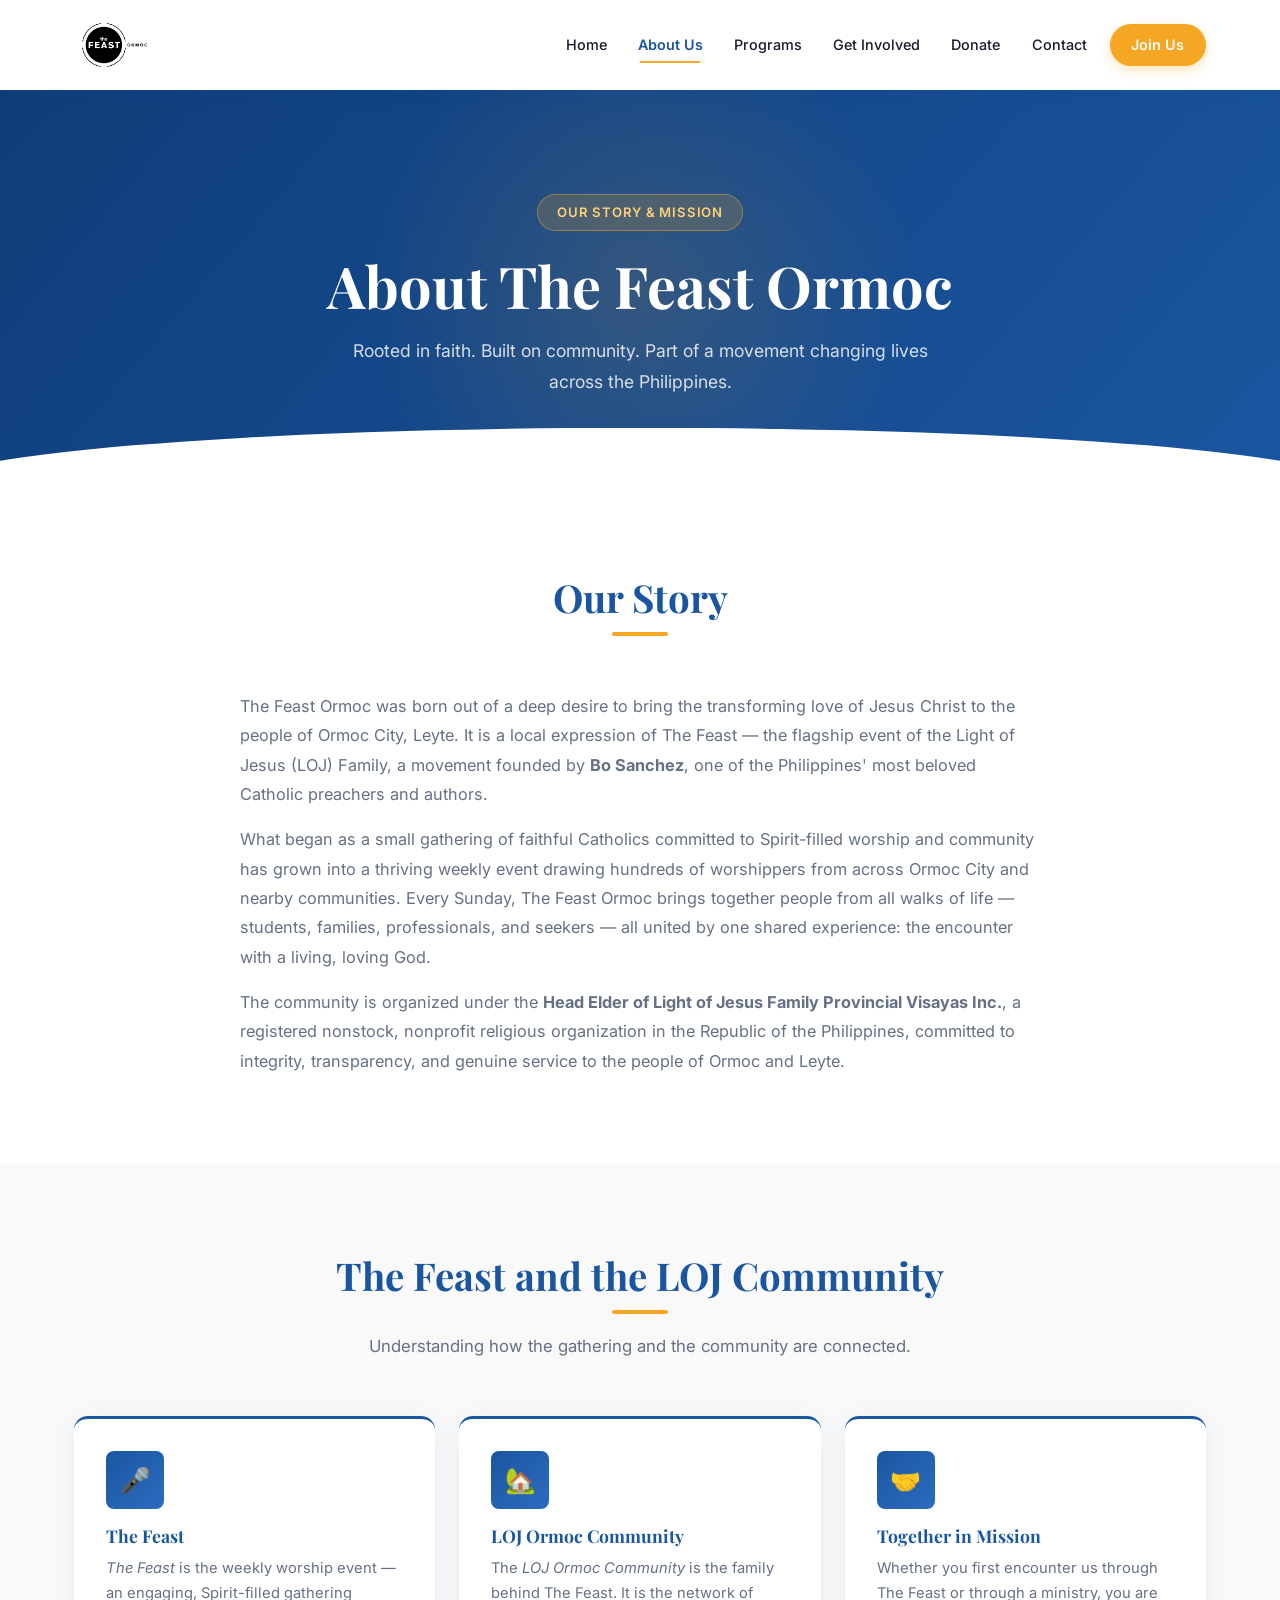
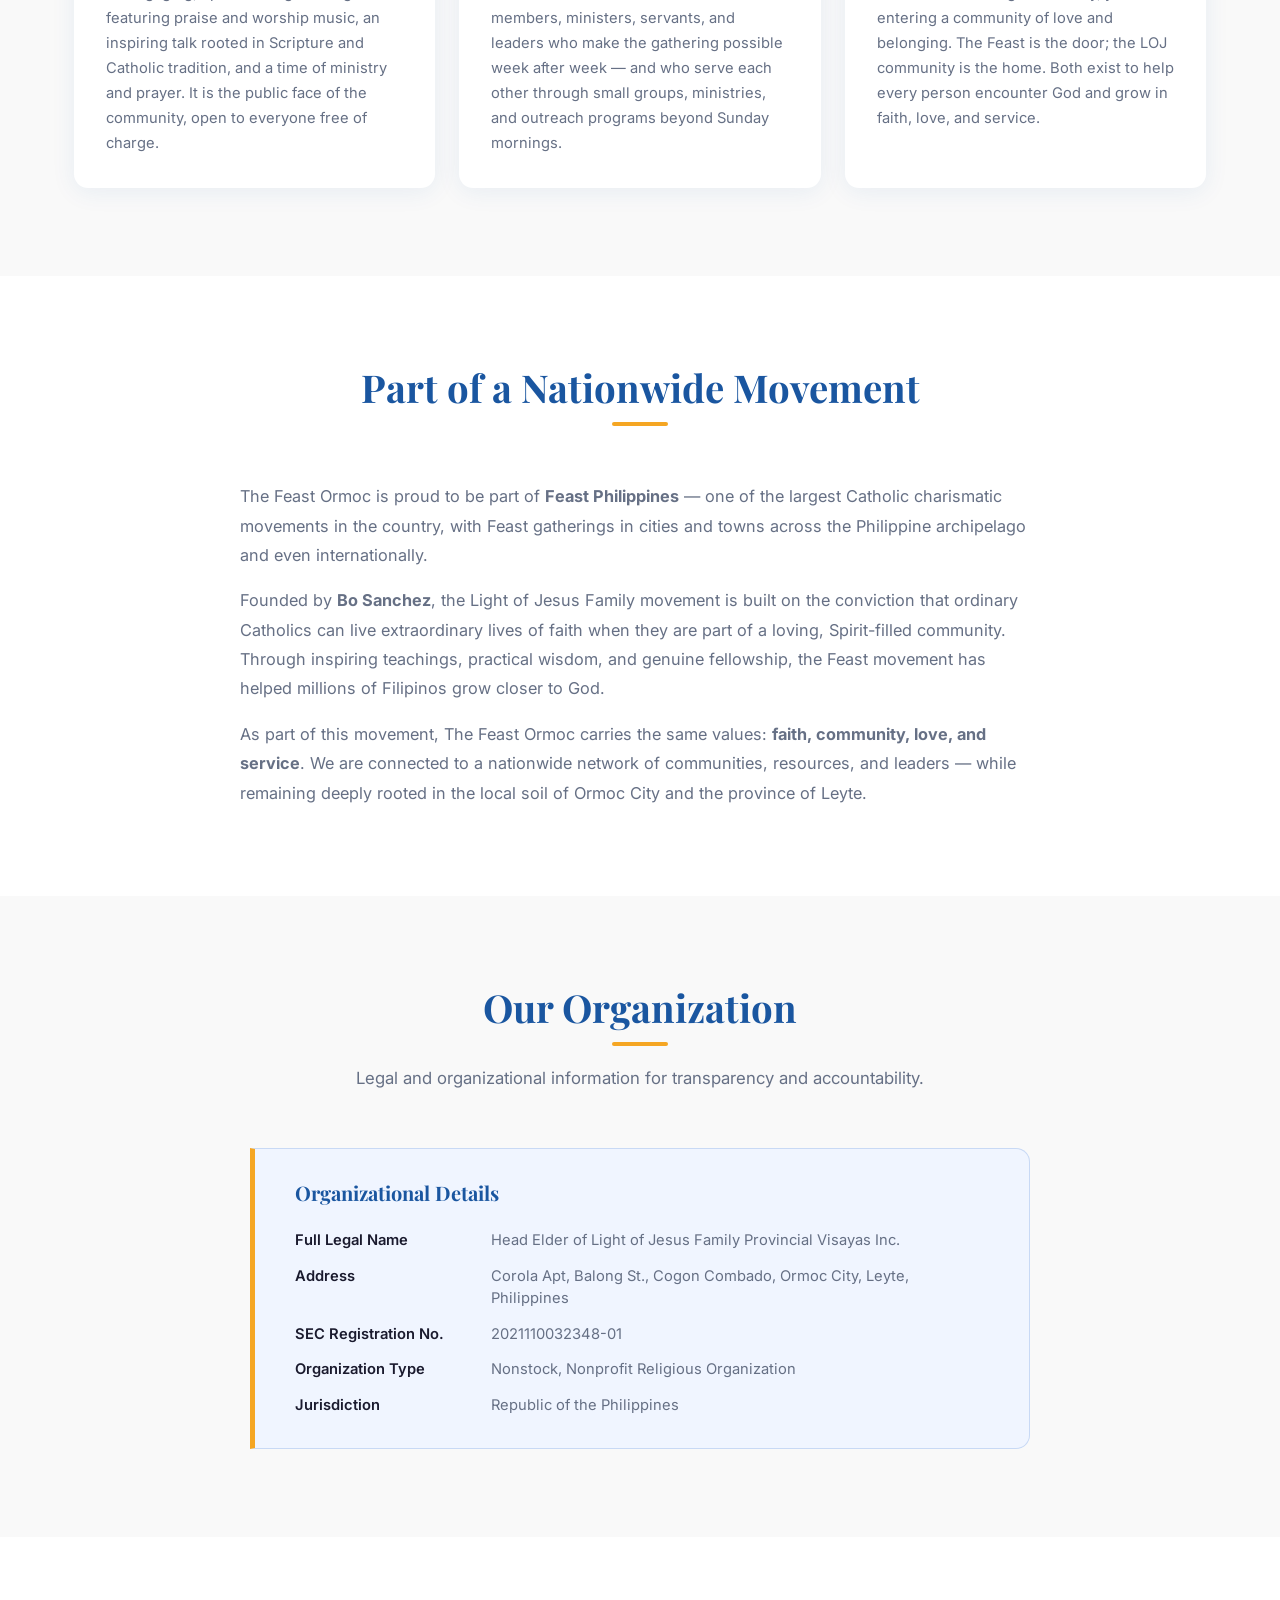
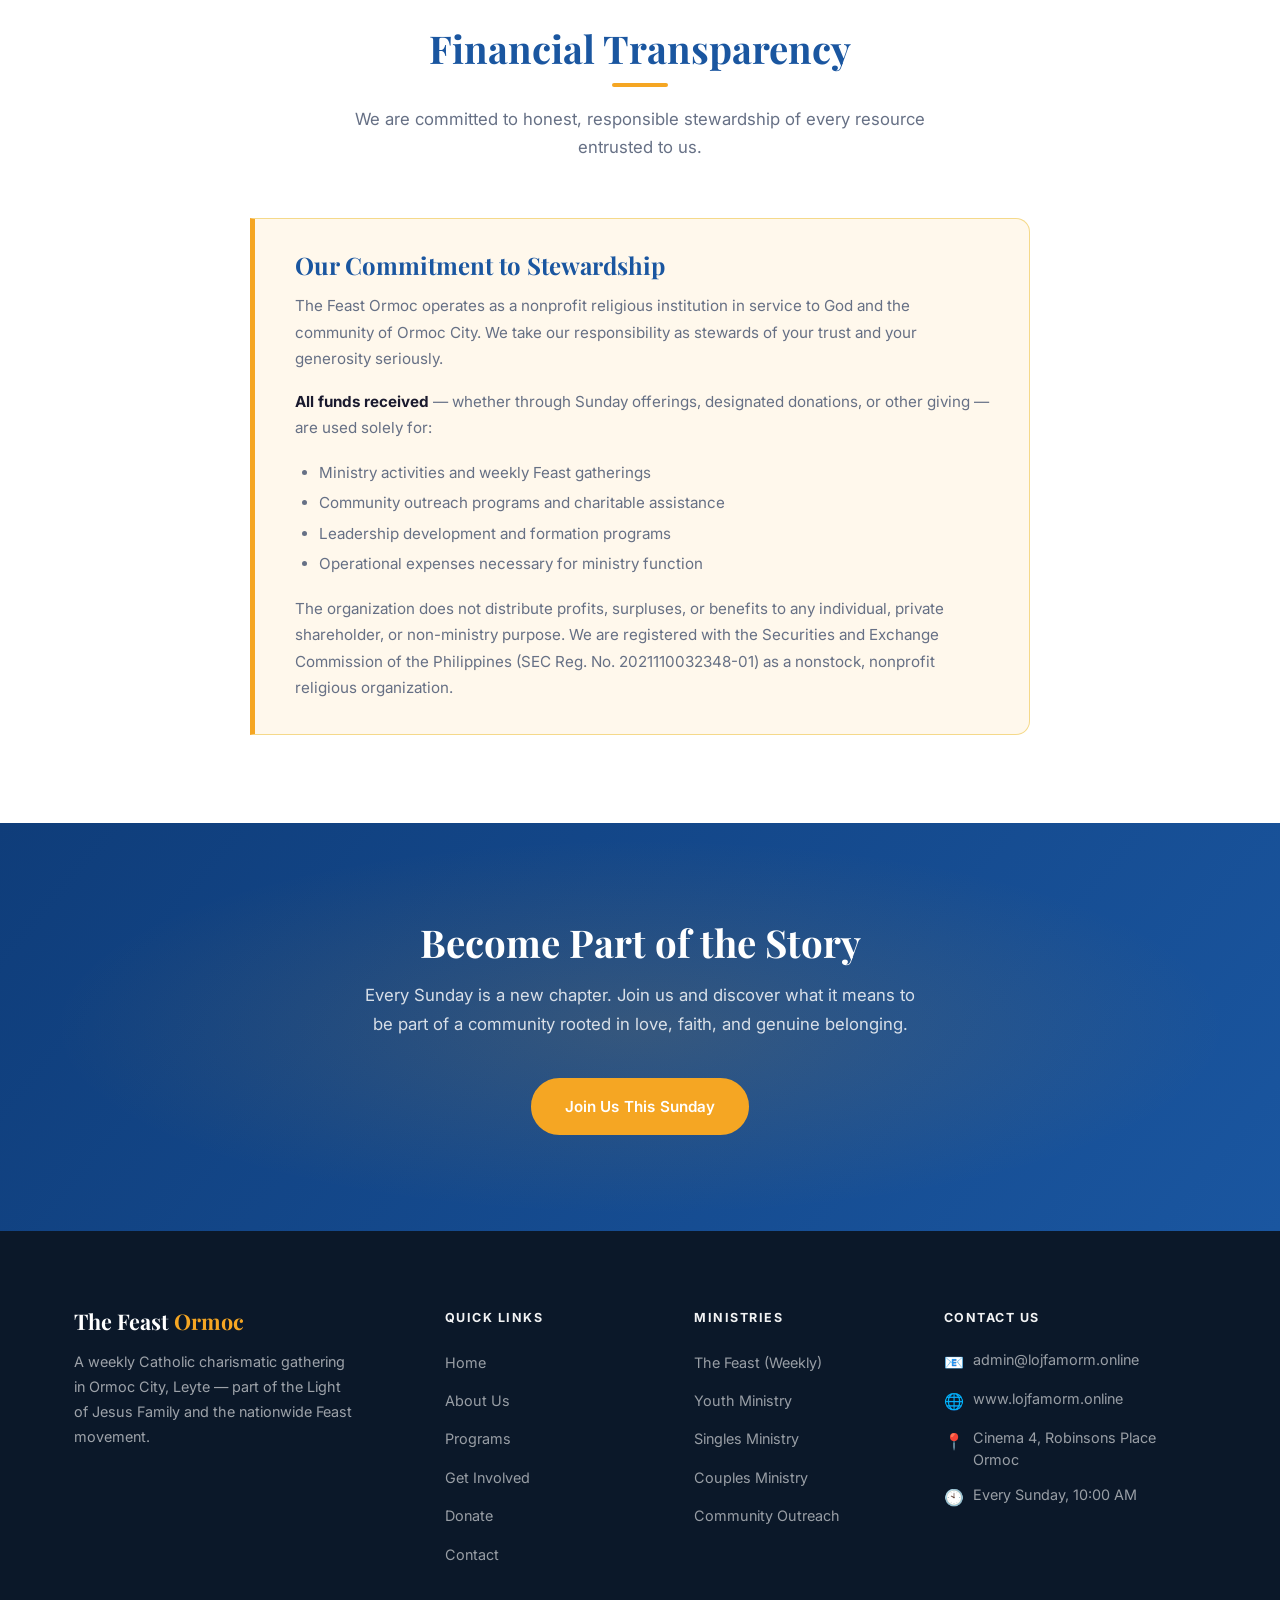
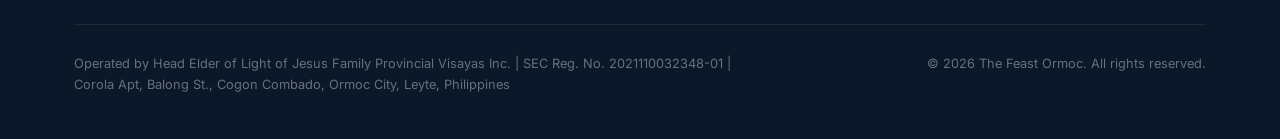
==== about.html @ ba779447 "Initial commit — The Feast Ormoc website Complete 6-page nonprofit website for The Feast Ormoc Catho" ====
<!DOCTYPE html>
<html lang="en">
<head>
  <meta charset="UTF-8" />
  <meta name="viewport" content="width=device-width, initial-scale=1.0" />
  <title>About Us — The Feast Ormoc</title>
  <meta name="description" content="Learn about The Feast Ormoc, its connection to the Light of Jesus Family, Bo Sanchez, and the nationwide Feast Philippines movement. Registered nonprofit religious organization." />
  <link rel="preconnect" href="https://fonts.googleapis.com" />
  <link rel="preconnect" href="https://fonts.gstatic.com" crossorigin />
  <link href="https://fonts.googleapis.com/css2?family=Inter:wght@400;500;600;700&family=Playfair+Display:ital,wght@0,700;0,800;1,700&display=swap" rel="stylesheet" />
  <link rel="stylesheet" href="styles.css" />
</head>
<body>

  <!-- ============================================================
       NAVIGATION
       ============================================================ -->
  <header class="navbar">
    <div class="container nav-inner">
      <a href="index.html" class="nav-logo"><img src="logo.png" alt="The Feast Ormoc" /></a>
      <nav class="nav-links" aria-label="Main navigation">
        <a href="index.html">Home</a>
        <a href="about.html" class="active" aria-current="page">About Us</a>
        <a href="programs.html">Programs</a>
        <a href="get-involved.html">Get Involved</a>
        <a href="donate.html">Donate</a>
        <a href="contact.html">Contact</a>
        <a href="contact.html" class="nav-cta">Join Us</a>
      </nav>
      <button class="hamburger" id="hamburger" aria-label="Toggle navigation menu" aria-expanded="false">
        <span></span><span></span><span></span>
      </button>
    </div>
    <div class="mobile-nav" id="mobileNav" aria-hidden="true">
      <a href="index.html">Home</a>
      <a href="about.html" class="active">About Us</a>
      <a href="programs.html">Programs</a>
      <a href="get-involved.html">Get Involved</a>
      <a href="donate.html">Donate</a>
      <a href="contact.html">Contact</a>
      <a href="contact.html" class="nav-cta">Join Us This Sunday</a>
    </div>
  </header>

  <!-- ============================================================
       PAGE HERO
       ============================================================ -->
  <section class="page-hero" aria-label="About Us banner">
    <div class="page-hero-decoration">
      <div class="page-hero-glow"></div>
    </div>
    <div class="page-hero-wave"></div>
    <div class="container">
      <div class="page-hero-content fade-in">
        <div class="hero-eyebrow">Our Story & Mission</div>
        <h1>About The Feast Ormoc</h1>
        <p>Rooted in faith. Built on community. Part of a movement changing lives across the Philippines.</p>
      </div>
    </div>
  </section>

  <!-- ============================================================
       OUR STORY
       ============================================================ -->
  <section class="section" id="story">
    <div class="container">
      <div class="section-title">
        <h2>Our Story</h2>
        <div class="title-bar"></div>
      </div>
      <div class="story-section fade-in">
        <p>
          The Feast Ormoc was born out of a deep desire to bring the transforming love of Jesus Christ to the people of Ormoc City, Leyte. It is a local expression of The Feast — the flagship event of the Light of Jesus (LOJ) Family, a movement founded by <strong>Bo Sanchez</strong>, one of the Philippines' most beloved Catholic preachers and authors.
        </p>
        <p>
          What began as a small gathering of faithful Catholics committed to Spirit-filled worship and community has grown into a thriving weekly event drawing hundreds of worshippers from across Ormoc City and nearby communities. Every Sunday, The Feast Ormoc brings together people from all walks of life — students, families, professionals, and seekers — all united by one shared experience: the encounter with a living, loving God.
        </p>
        <p>
          The community is organized under the <strong>Head Elder of Light of Jesus Family Provincial Visayas Inc.</strong>, a registered nonstock, nonprofit religious organization in the Republic of the Philippines, committed to integrity, transparency, and genuine service to the people of Ormoc and Leyte.
        </p>
      </div>
    </div>
  </section>

  <!-- ============================================================
       THE FEAST AND THE LOJ COMMUNITY
       ============================================================ -->
  <section class="section section-alt" id="loj">
    <div class="container">
      <div class="section-title">
        <h2>The Feast and the LOJ Community</h2>
        <div class="title-bar"></div>
        <p>Understanding how the gathering and the community are connected.</p>
      </div>

      <div class="movement-cards fade-in">
        <div class="movement-card">
          <div class="card-icon" style="margin-bottom: 1rem;">🎤</div>
          <h4>The Feast</h4>
          <p>
            <em>The Feast</em> is the weekly worship event — an engaging, Spirit-filled gathering featuring praise and worship music, an inspiring talk rooted in Scripture and Catholic tradition, and a time of ministry and prayer. It is the public face of the community, open to everyone free of charge.
          </p>
        </div>
        <div class="movement-card">
          <div class="card-icon" style="margin-bottom: 1rem;">🏡</div>
          <h4>LOJ Ormoc Community</h4>
          <p>
            The <em>LOJ Ormoc Community</em> is the family behind The Feast. It is the network of members, ministers, servants, and leaders who make the gathering possible week after week — and who serve each other through small groups, ministries, and outreach programs beyond Sunday mornings.
          </p>
        </div>
        <div class="movement-card">
          <div class="card-icon" style="margin-bottom: 1rem;">🤝</div>
          <h4>Together in Mission</h4>
          <p>
            Whether you first encounter us through The Feast or through a ministry, you are entering a community of love and belonging. The Feast is the door; the LOJ community is the home. Both exist to help every person encounter God and grow in faith, love, and service.
          </p>
        </div>
      </div>
    </div>
  </section>

  <!-- ============================================================
       PART OF A NATIONWIDE MOVEMENT
       ============================================================ -->
  <section class="section" id="movement">
    <div class="container">
      <div class="section-title">
        <h2>Part of a Nationwide Movement</h2>
        <div class="title-bar"></div>
      </div>
      <div class="story-section fade-in">
        <p>
          The Feast Ormoc is proud to be part of <strong>Feast Philippines</strong> — one of the largest Catholic charismatic movements in the country, with Feast gatherings in cities and towns across the Philippine archipelago and even internationally.
        </p>
        <p>
          Founded by <strong>Bo Sanchez</strong>, the Light of Jesus Family movement is built on the conviction that ordinary Catholics can live extraordinary lives of faith when they are part of a loving, Spirit-filled community. Through inspiring teachings, practical wisdom, and genuine fellowship, the Feast movement has helped millions of Filipinos grow closer to God.
        </p>
        <p>
          As part of this movement, The Feast Ormoc carries the same values: <strong>faith, community, love, and service</strong>. We are connected to a nationwide network of communities, resources, and leaders — while remaining deeply rooted in the local soil of Ormoc City and the province of Leyte.
        </p>
      </div>
    </div>
  </section>

  <!-- ============================================================
       OUR ORGANIZATION
       ============================================================ -->
  <section class="section section-alt" id="organization">
    <div class="container">
      <div class="section-title">
        <h2>Our Organization</h2>
        <div class="title-bar"></div>
        <p>Legal and organizational information for transparency and accountability.</p>
      </div>
      <div class="info-box fade-in" style="max-width: 780px; margin: 0 auto;">
        <h3>Organizational Details</h3>
        <dl>
          <div class="info-row">
            <dt>Full Legal Name</dt>
            <dd>Head Elder of Light of Jesus Family Provincial Visayas Inc.</dd>
          </div>
          <div class="info-row">
            <dt>Address</dt>
            <dd>Corola Apt, Balong St., Cogon Combado, Ormoc City, Leyte, Philippines</dd>
          </div>
          <div class="info-row">
            <dt>SEC Registration No.</dt>
            <dd>2021110032348-01</dd>
          </div>
          <div class="info-row">
            <dt>Organization Type</dt>
            <dd>Nonstock, Nonprofit Religious Organization</dd>
          </div>
          <div class="info-row">
            <dt>Jurisdiction</dt>
            <dd>Republic of the Philippines</dd>
          </div>
        </dl>
      </div>
    </div>
  </section>

  <!-- ============================================================
       FINANCIAL TRANSPARENCY
       ============================================================ -->
  <section class="section" id="transparency">
    <div class="container">
      <div class="section-title">
        <h2>Financial Transparency</h2>
        <div class="title-bar"></div>
        <p>We are committed to honest, responsible stewardship of every resource entrusted to us.</p>
      </div>
      <div class="transparency-box fade-in" style="max-width: 780px; margin: 0 auto;">
        <h3>Our Commitment to Stewardship</h3>
        <p>
          The Feast Ormoc operates as a nonprofit religious institution in service to God and the community of Ormoc City. We take our responsibility as stewards of your trust and your generosity seriously.
        </p>
        <p style="margin-top: 1rem;">
          <strong style="color: var(--text);">All funds received</strong> — whether through Sunday offerings, designated donations, or other giving — are used solely for:
        </p>
        <ul style="margin: 1rem 0 1rem 1.5rem; color: var(--text-light); font-size: 0.95rem; line-height: 2; list-style: disc;">
          <li>Ministry activities and weekly Feast gatherings</li>
          <li>Community outreach programs and charitable assistance</li>
          <li>Leadership development and formation programs</li>
          <li>Operational expenses necessary for ministry function</li>
        </ul>
        <p>
          The organization does not distribute profits, surpluses, or benefits to any individual, private shareholder, or non-ministry purpose. We are registered with the Securities and Exchange Commission of the Philippines (SEC Reg. No. 2021110032348-01) as a nonstock, nonprofit religious organization.
        </p>
      </div>
    </div>
  </section>

  <!-- ============================================================
       CTA BANNER
       ============================================================ -->
  <section class="cta-banner">
    <div class="container">
      <h2>Become Part of the Story</h2>
      <p>Every Sunday is a new chapter. Join us and discover what it means to be part of a community rooted in love, faith, and genuine belonging.</p>
      <a href="contact.html" class="btn btn-primary">Join Us This Sunday</a>
    </div>
  </section>

  <!-- ============================================================
       FOOTER
       ============================================================ -->
  <footer class="footer">
    <div class="container">
      <div class="footer-grid">

        <div class="footer-brand">
          <a href="index.html" class="nav-logo">The Feast <span>Ormoc</span></a>
          <p>A weekly Catholic charismatic gathering in Ormoc City, Leyte — part of the Light of Jesus Family and the nationwide Feast movement.</p>
        </div>

        <div class="footer-col">
          <h4>Quick Links</h4>
          <ul class="footer-links">
            <li><a href="index.html">Home</a></li>
            <li><a href="about.html">About Us</a></li>
            <li><a href="programs.html">Programs</a></li>
            <li><a href="get-involved.html">Get Involved</a></li>
            <li><a href="donate.html">Donate</a></li>
            <li><a href="contact.html">Contact</a></li>
          </ul>
        </div>

        <div class="footer-col">
          <h4>Ministries</h4>
          <ul class="footer-links">
            <li><a href="programs.html">The Feast (Weekly)</a></li>
            <li><a href="programs.html">Youth Ministry</a></li>
            <li><a href="programs.html">Singles Ministry</a></li>
            <li><a href="programs.html">Couples Ministry</a></li>
            <li><a href="programs.html">Community Outreach</a></li>
          </ul>
        </div>

        <div class="footer-col">
          <h4>Contact Us</h4>
          <div class="footer-contact-item">
            <span class="fc-icon">📧</span>
            <span>admin@lojfamorm.online</span>
          </div>
          <div class="footer-contact-item">
            <span class="fc-icon">🌐</span>
            <span>www.lojfamorm.online</span>
          </div>
          <div class="footer-contact-item">
            <span class="fc-icon">📍</span>
            <span>Cinema 4, Robinsons Place Ormoc</span>
          </div>
          <div class="footer-contact-item">
            <span class="fc-icon">🕙</span>
            <span>Every Sunday, 10:00 AM</span>
          </div>
        </div>

      </div>
      <div class="footer-bottom">
        <div class="footer-bottom-inner">
          <p class="footer-legal">
            Operated by Head Elder of Light of Jesus Family Provincial Visayas Inc. | SEC Reg. No. 2021110032348-01 | Corola Apt, Balong St., Cogon Combado, Ormoc City, Leyte, Philippines
          </p>
          <p>© 2026 The Feast Ormoc. All rights reserved.</p>
        </div>
      </div>
    </div>
  </footer>

  <script>
    const hamburger = document.getElementById('hamburger');
    const mobileNav = document.getElementById('mobileNav');
    hamburger.addEventListener('click', () => {
      const isOpen = mobileNav.classList.toggle('open');
      hamburger.classList.toggle('open');
      hamburger.setAttribute('aria-expanded', isOpen);
      mobileNav.setAttribute('aria-hidden', !isOpen);
    });
    mobileNav.querySelectorAll('a').forEach(link => {
      link.addEventListener('click', () => {
        mobileNav.classList.remove('open');
        hamburger.classList.remove('open');
        hamburger.setAttribute('aria-expanded', 'false');
        mobileNav.setAttribute('aria-hidden', 'true');
      });
    });
    const fadeEls = document.querySelectorAll('.fade-in');
    const observer = new IntersectionObserver((entries) => {
      entries.forEach(entry => {
        if (entry.isIntersecting) {
          entry.target.classList.add('visible');
          observer.unobserve(entry.target);
        }
      });
    }, { threshold: 0.12, rootMargin: '0px 0px -40px 0px' });
    fadeEls.forEach(el => observer.observe(el));
  </script>

</body>
</html>
---- styles.css ----
/* =====================================================
   THE FEAST ORMOC — styles.css
   Shared stylesheet for all pages
   ===================================================== */

/* ===========================
   ROOT VARIABLES
   =========================== */
:root {
  --primary:       #1a56a0;
  --primary-dark:  #0f3d7a;
  --primary-light: #2d6bbf;
  --accent:        #f5a623;
  --accent-dark:   #d4881a;
  --bg:            #ffffff;
  --bg-alt:        #f9f9f9;
  --text:          #1a1a2e;
  --text-light:    #667085;
  --border:        #e4e7ec;
  --shadow:        0 4px 24px rgba(26, 86, 160, 0.08);
  --shadow-lg:     0 12px 48px rgba(26, 86, 160, 0.13);
  --nav-height:    90px;
  --radius:        14px;
  --radius-sm:     8px;
  --transition:    all 0.3s cubic-bezier(0.4, 0, 0.2, 1);
}

/* ===========================
   RESET & BASE
   =========================== */
*, *::before, *::after {
  margin: 0;
  padding: 0;
  box-sizing: border-box;
}

html {
  scroll-behavior: smooth;
  font-size: 16px;
}

body {
  font-family: 'Inter', sans-serif;
  color: var(--text);
  background: var(--bg);
  line-height: 1.7;
  -webkit-font-smoothing: antialiased;
  -moz-osx-font-smoothing: grayscale;
}

img { max-width: 100%; height: auto; display: block; }
a   { color: inherit; text-decoration: none; }
ul  { list-style: none; }
button { cursor: pointer; }

/* ===========================
   TYPOGRAPHY
   =========================== */
h1, h2, h3, h4, h5 {
  font-family: 'Playfair Display', serif;
  line-height: 1.2;
  font-weight: 700;
}

h1 { font-size: clamp(2rem, 5vw, 3.6rem); }
h2 { font-size: clamp(1.6rem, 3vw, 2.5rem); }
h3 { font-size: clamp(1.15rem, 2vw, 1.5rem); }
h4 { font-size: 1.1rem; }

p { margin-bottom: 1rem; }
p:last-child { margin-bottom: 0; }

/* ===========================
   LAYOUT UTILITIES
   =========================== */
.container {
  max-width: 1180px;
  margin: 0 auto;
  padding: 0 1.5rem;
}

.section {
  padding: 5.5rem 0;
}

.section-alt {
  background: var(--bg-alt);
}

.section-title {
  text-align: center;
  margin-bottom: 3.5rem;
}

.section-title h2 {
  color: var(--primary);
  margin-bottom: 0.6rem;
}

.section-title .title-bar {
  width: 56px;
  height: 4px;
  background: var(--accent);
  border-radius: 2px;
  margin: 0.75rem auto 1.1rem;
}

.section-title p {
  color: var(--text-light);
  max-width: 580px;
  margin: 0 auto;
  font-size: 1.05rem;
}

/* ===========================
   BUTTONS
   =========================== */
.btn {
  display: inline-flex;
  align-items: center;
  gap: 0.5rem;
  padding: 0.85rem 2rem;
  border-radius: 50px;
  font-family: 'Inter', sans-serif;
  font-size: 0.95rem;
  font-weight: 600;
  cursor: pointer;
  transition: var(--transition);
  border: 2px solid transparent;
  text-decoration: none;
  letter-spacing: 0.01em;
}

.btn-primary {
  background: var(--accent);
  color: #fff;
  border-color: var(--accent);
}
.btn-primary:hover {
  background: var(--accent-dark);
  border-color: var(--accent-dark);
  transform: translateY(-2px);
  box-shadow: 0 8px 24px rgba(245, 166, 35, 0.38);
}

.btn-outline {
  background: transparent;
  color: #fff;
  border-color: rgba(255, 255, 255, 0.75);
}
.btn-outline:hover {
  background: #fff;
  color: var(--primary);
  border-color: #fff;
  transform: translateY(-2px);
  box-shadow: 0 8px 24px rgba(255, 255, 255, 0.25);
}

.btn-secondary {
  background: var(--primary);
  color: #fff;
  border-color: var(--primary);
}
.btn-secondary:hover {
  background: var(--primary-dark);
  border-color: var(--primary-dark);
  transform: translateY(-2px);
  box-shadow: 0 8px 24px rgba(26, 86, 160, 0.35);
}

.btn-outline-primary {
  background: transparent;
  color: var(--primary);
  border-color: var(--primary);
}
.btn-outline-primary:hover {
  background: var(--primary);
  color: #fff;
  transform: translateY(-2px);
  box-shadow: 0 8px 24px rgba(26, 86, 160, 0.25);
}

/* ===========================
   FADE-IN ANIMATION
   =========================== */
.fade-in {
  opacity: 0;
  transform: translateY(28px);
  transition: opacity 0.7s ease, transform 0.7s ease;
}
.fade-in.visible {
  opacity: 1;
  transform: translateY(0);
}
.fade-in-delay-1 { transition-delay: 0.1s; }
.fade-in-delay-2 { transition-delay: 0.2s; }
.fade-in-delay-3 { transition-delay: 0.3s; }
.fade-in-delay-4 { transition-delay: 0.4s; }

/* ===========================
   NAVIGATION
   =========================== */
.navbar {
  position: sticky;
  top: 0;
  z-index: 1000;
  background: rgba(255, 255, 255, 0.97);
  backdrop-filter: blur(12px);
  -webkit-backdrop-filter: blur(12px);
  box-shadow: 0 2px 16px rgba(26, 86, 160, 0.08);
  height: var(--nav-height);
}

.nav-inner {
  display: flex;
  align-items: center;
  justify-content: space-between;
  height: 100%;
}

.nav-logo {
  font-family: 'Playfair Display', serif;
  font-size: 1.25rem;
  font-weight: 700;
  color: var(--primary);
  text-decoration: none;
  flex-shrink: 0;
  line-height: 1;
  display: flex;
  align-items: center;
  gap: 0.6rem;
}
.nav-logo img {
  height: 78px;
  width: auto;
  display: block;
  object-fit: contain;
}
.nav-logo span {
  color: var(--accent);
}

.nav-links {
  display: flex;
  align-items: center;
  gap: 0.15rem;
}

.nav-links a {
  padding: 0.5rem 0.9rem;
  border-radius: 6px;
  font-size: 0.9rem;
  font-weight: 500;
  color: var(--text);
  transition: var(--transition);
  position: relative;
  white-space: nowrap;
}

.nav-links a::after {
  content: '';
  position: absolute;
  bottom: 2px;
  left: 50%;
  transform: translateX(-50%);
  width: 0;
  height: 2px;
  background: var(--accent);
  border-radius: 2px;
  transition: width 0.3s ease;
}

.nav-links a:hover { color: var(--primary); }
.nav-links a:hover::after,
.nav-links a.active::after { width: 65%; }
.nav-links a.active { color: var(--primary); font-weight: 600; }

.nav-cta {
  background: var(--accent) !important;
  color: #fff !important;
  padding: 0.55rem 1.35rem !important;
  border-radius: 50px !important;
  font-weight: 600 !important;
  margin-left: 0.4rem;
  box-shadow: 0 4px 12px rgba(245, 166, 35, 0.3);
}
.nav-cta:hover {
  background: var(--accent-dark) !important;
  box-shadow: 0 6px 20px rgba(245, 166, 35, 0.4) !important;
  transform: translateY(-1px) !important;
}
.nav-cta::after { display: none !important; }

/* Hamburger */
.hamburger {
  display: none;
  flex-direction: column;
  gap: 5px;
  background: none;
  border: none;
  padding: 6px;
  border-radius: 6px;
  transition: var(--transition);
}
.hamburger:hover { background: var(--bg-alt); }
.hamburger span {
  display: block;
  width: 24px;
  height: 2px;
  background: var(--primary);
  border-radius: 2px;
  transition: var(--transition);
}
.hamburger.open span:nth-child(1) { transform: translateY(7px) rotate(45deg); }
.hamburger.open span:nth-child(2) { opacity: 0; transform: scaleX(0); }
.hamburger.open span:nth-child(3) { transform: translateY(-7px) rotate(-45deg); }

/* Mobile nav */
.mobile-nav {
  display: none;
  flex-direction: column;
  background: var(--bg);
  border-top: 1px solid var(--border);
  padding: 1rem 1.5rem 1.5rem;
  position: absolute;
  top: var(--nav-height);
  left: 0;
  right: 0;
  box-shadow: 0 12px 32px rgba(26, 86, 160, 0.1);
  animation: slideDown 0.25s ease;
}
.mobile-nav.open { display: flex; }
@keyframes slideDown {
  from { opacity: 0; transform: translateY(-8px); }
  to   { opacity: 1; transform: translateY(0); }
}

.mobile-nav a {
  padding: 0.8rem 0;
  border-bottom: 1px solid var(--border);
  font-weight: 500;
  color: var(--text);
  transition: color 0.2s;
  font-size: 0.95rem;
}
.mobile-nav a:last-of-type { border-bottom: none; }
.mobile-nav a:hover,
.mobile-nav a.active { color: var(--primary); }
.mobile-nav .nav-cta {
  margin-top: 1rem;
  text-align: center;
  background: var(--accent) !important;
  color: #fff !important;
  padding: 0.8rem 1.5rem !important;
  border-radius: 50px !important;
  border-bottom: none !important;
  display: block;
  box-shadow: 0 4px 12px rgba(245, 166, 35, 0.3);
}

/* ===========================
   HERO — HOME
   =========================== */
.hero {
  position: relative;
  min-height: 92vh;
  display: flex;
  align-items: center;
  background: url('images/heroimage.jpg') center center / cover no-repeat;
  overflow: hidden;
}

.hero::after {
  content: '';
  position: absolute;
  inset: 0;
  background: linear-gradient(130deg, rgba(15, 61, 122, 0.82) 0%, rgba(26, 86, 160, 0.72) 55%, rgba(30, 111, 196, 0.65) 100%);
  pointer-events: none;
}

.hero-decoration {
  position: absolute;
  inset: 0;
  z-index: 1;
  overflow: hidden;
  pointer-events: none;
}

.hero-circle {
  position: absolute;
  border-radius: 50%;
  border: 1px solid rgba(255, 255, 255, 0.06);
}
.hero-circle-1 {
  width: 600px; height: 600px;
  top: -200px; right: -100px;
}
.hero-circle-2 {
  width: 380px; height: 380px;
  bottom: -80px; left: -60px;
}
.hero-glow {
  position: absolute;
  width: 500px; height: 500px;
  border-radius: 50%;
  background: radial-gradient(circle, rgba(245, 166, 35, 0.18) 0%, transparent 70%);
  top: 50%; left: 20%;
  transform: translate(-50%, -50%);
}

.hero-wave {
  position: absolute;
  bottom: -2px;
  left: 0; right: 0;
  height: 80px;
  background: var(--bg);
  clip-path: ellipse(56% 100% at 50% 100%);
}

.hero-content {
  position: relative;
  z-index: 2;
  max-width: 780px;
  color: #fff;
  padding: 2rem 0;
}

.hero-eyebrow {
  display: inline-flex;
  align-items: center;
  gap: 0.5rem;
  background: rgba(245, 166, 35, 0.18);
  border: 1px solid rgba(245, 166, 35, 0.45);
  color: #ffd17a;
  padding: 0.4rem 1.2rem;
  border-radius: 50px;
  font-size: 0.82rem;
  font-weight: 600;
  letter-spacing: 0.06em;
  text-transform: uppercase;
  margin-bottom: 1.5rem;
}

.hero h1 {
  color: #fff;
  margin-bottom: 1.25rem;
  text-shadow: 0 2px 30px rgba(0, 0, 0, 0.2);
}

.hero .hero-sub {
  font-size: clamp(1rem, 2vw, 1.18rem);
  color: rgba(255, 255, 255, 0.85);
  max-width: 560px;
  margin-bottom: 2.5rem;
  line-height: 1.75;
}

.hero-buttons {
  display: flex;
  flex-wrap: wrap;
  gap: 1rem;
}

/* ===========================
   PAGE HERO — INNER PAGES
   =========================== */
.page-hero {
  position: relative;
  padding: 6.5rem 0 5.5rem;
  background: linear-gradient(130deg, var(--primary-dark) 0%, var(--primary) 100%);
  overflow: hidden;
  text-align: center;
}

.page-hero-decoration {
  position: absolute;
  inset: 0;
  pointer-events: none;
}
.page-hero-glow {
  position: absolute;
  width: 600px; height: 600px;
  border-radius: 50%;
  background: radial-gradient(circle, rgba(245, 166, 35, 0.14) 0%, transparent 65%);
  top: 50%; left: 50%;
  transform: translate(-50%, -50%);
}

.page-hero-wave {
  position: absolute;
  bottom: -2px; left: 0; right: 0;
  height: 60px;
  background: var(--bg);
  clip-path: ellipse(56% 100% at 50% 100%);
}

.page-hero-content {
  position: relative;
  z-index: 1;
  color: #fff;
}

.page-hero-content .hero-eyebrow {
  margin-bottom: 1.25rem;
}

.page-hero-content h1 {
  color: #fff;
  margin-bottom: 1rem;
}

.page-hero-content p {
  font-size: 1.1rem;
  color: rgba(255, 255, 255, 0.82);
  max-width: 580px;
  margin: 0 auto;
  line-height: 1.75;
}

/* Section alt hero override */
.page-hero-alt { background: var(--bg-alt); }
.page-hero-alt .page-hero-wave { background: var(--bg); }

/* ===========================
   CARDS
   =========================== */
.card {
  background: var(--bg);
  border-radius: var(--radius);
  padding: 2rem 2.25rem;
  box-shadow: var(--shadow);
  transition: var(--transition);
  border: 1px solid rgba(26, 86, 160, 0.06);
}
.card:hover {
  transform: translateY(-6px);
  box-shadow: var(--shadow-lg);
}

.card-icon {
  width: 58px; height: 58px;
  border-radius: var(--radius-sm);
  background: linear-gradient(135deg, var(--primary), var(--primary-light));
  display: flex; align-items: center; justify-content: center;
  font-size: 1.55rem;
  margin-bottom: 1.25rem;
  flex-shrink: 0;
}

.card h3 {
  color: var(--primary);
  margin-bottom: 0.65rem;
}

.card p {
  color: var(--text-light);
  font-size: 0.95rem;
  line-height: 1.7;
}

.card-meta {
  font-size: 0.8rem;
  font-weight: 600;
  text-transform: uppercase;
  letter-spacing: 0.07em;
  color: var(--text-light);
  margin-bottom: 0.4rem;
}

/* Card Grids */
.card-grid   { display: grid; grid-template-columns: repeat(auto-fit, minmax(260px, 1fr)); gap: 1.75rem; }
.card-grid-3 { display: grid; grid-template-columns: repeat(auto-fit, minmax(300px, 1fr)); gap: 1.75rem; }
.card-grid-5 { display: grid; grid-template-columns: repeat(auto-fit, minmax(240px, 1fr)); gap: 1.75rem; }

/* ===========================
   EVENT CARD
   =========================== */
.event-card {
  background: linear-gradient(135deg, var(--primary), #1e6fc4);
  border-radius: var(--radius);
  padding: 2.5rem 3rem;
  display: flex;
  flex-wrap: wrap;
  gap: 2rem;
  align-items: center;
  box-shadow: 0 8px 40px rgba(26, 86, 160, 0.25);
}

.event-detail {
  display: flex;
  align-items: center;
  gap: 0.85rem;
}

.event-detail .ev-icon {
  font-size: 1.5rem;
  line-height: 1;
}

.event-detail .ev-label {
  font-size: 0.72rem;
  text-transform: uppercase;
  letter-spacing: 0.09em;
  color: rgba(255, 255, 255, 0.65);
  margin-bottom: 0.2rem;
}

.event-detail .ev-value {
  font-size: 1rem;
  font-weight: 600;
  color: #fff;
  line-height: 1.3;
}

.event-card-cta {
  margin-left: auto;
}

/* ===========================
   INFO BOX
   =========================== */
.info-box {
  background: #f0f5ff;
  border: 1px solid #c8d9f5;
  border-left: 5px solid var(--accent);
  border-radius: 0 var(--radius) var(--radius) 0;
  padding: 2rem 2.5rem;
}

.info-box h3 {
  color: var(--primary);
  margin-bottom: 1.5rem;
  font-size: 1.25rem;
}

.info-row {
  display: flex;
  gap: 1rem;
  margin-bottom: 0.85rem;
  font-size: 0.92rem;
  line-height: 1.5;
}

.info-row:last-child { margin-bottom: 0; }

.info-row dt {
  min-width: 180px;
  font-weight: 600;
  color: var(--text);
  flex-shrink: 0;
}

.info-row dd {
  color: var(--text-light);
}

/* ===========================
   TRANSPARENCY BOX
   =========================== */
.transparency-box {
  background: #fff8ec;
  border: 1px solid #f5d98a;
  border-left: 5px solid var(--accent);
  border-radius: 0 var(--radius) var(--radius) 0;
  padding: 2rem 2.5rem;
}

.transparency-box h3 {
  color: var(--primary);
  margin-bottom: 0.85rem;
}

.transparency-box p {
  color: var(--text-light);
  font-size: 0.95rem;
  line-height: 1.75;
}

/* ===========================
   LEGAL BOX
   =========================== */
.legal-box {
  background: #f0f5ff;
  border: 1px solid #c8d9f5;
  border-radius: var(--radius);
  padding: 2rem 2.5rem;
  font-size: 0.9rem;
  color: var(--text-light);
  line-height: 1.75;
}

.legal-box h4 {
  color: var(--primary);
  font-family: 'Inter', sans-serif;
  font-size: 0.8rem;
  font-weight: 700;
  text-transform: uppercase;
  letter-spacing: 0.1em;
  margin-bottom: 1rem;
}

.legal-box strong { color: var(--text); }

/* ===========================
   BADGE
   =========================== */
.badge {
  display: inline-block;
  padding: 0.25rem 0.8rem;
  border-radius: 50px;
  font-size: 0.72rem;
  font-weight: 700;
  text-transform: uppercase;
  letter-spacing: 0.07em;
}

.badge-accent {
  background: rgba(245, 166, 35, 0.15);
  color: #a06200;
  border: 1px solid rgba(245, 166, 35, 0.4);
}

.badge-coming {
  background: rgba(139, 92, 246, 0.1);
  color: #6d28d9;
  border: 1px solid rgba(139, 92, 246, 0.3);
}

/* ===========================
   CTA BANNER
   =========================== */
.cta-banner {
  background: linear-gradient(130deg, var(--primary-dark) 0%, var(--primary) 100%);
  color: #fff;
  text-align: center;
  padding: 6rem 0;
  position: relative;
  overflow: hidden;
}

.cta-banner::before {
  content: '';
  position: absolute; inset: 0;
  background: radial-gradient(ellipse at center, rgba(245, 166, 35, 0.15) 0%, transparent 65%);
  pointer-events: none;
}

.cta-banner .container { position: relative; z-index: 1; }

.cta-banner h2 { color: #fff; margin-bottom: 1rem; }

.cta-banner p {
  color: rgba(255, 255, 255, 0.82);
  max-width: 560px;
  margin: 0 auto 2.5rem;
  font-size: 1.05rem;
}

/* ===========================
   PATHWAY CARDS (Get Involved)
   =========================== */
.pathway-grid {
  display: grid;
  grid-template-columns: repeat(auto-fit, minmax(300px, 1fr));
  gap: 2rem;
}

.pathway-card {
  background: var(--bg);
  border-radius: var(--radius);
  padding: 2.5rem;
  box-shadow: var(--shadow);
  transition: var(--transition);
  border-top: 4px solid var(--primary);
  display: flex;
  flex-direction: column;
}

.pathway-card:hover {
  transform: translateY(-7px);
  box-shadow: var(--shadow-lg);
}

.pathway-icon {
  width: 76px; height: 76px;
  border-radius: 50%;
  background: linear-gradient(135deg, var(--primary), var(--primary-light));
  display: flex; align-items: center; justify-content: center;
  font-size: 2rem;
  margin-bottom: 1.5rem;
  box-shadow: 0 6px 20px rgba(26, 86, 160, 0.2);
}

.pathway-card h3 {
  color: var(--primary);
  margin-bottom: 0.85rem;
}

.pathway-card > p {
  color: var(--text-light);
  font-size: 0.95rem;
  line-height: 1.7;
  flex: 1;
}

.detail-list {
  margin: 1.5rem 0;
}

.detail-list li {
  display: flex;
  align-items: flex-start;
  gap: 0.75rem;
  padding: 0.6rem 0;
  border-bottom: 1px solid var(--border);
  font-size: 0.9rem;
  color: var(--text-light);
  line-height: 1.5;
}

.detail-list li:last-child { border-bottom: none; }

.detail-list li .check {
  color: var(--accent);
  font-weight: 700;
  flex-shrink: 0;
  margin-top: 0.05rem;
}

/* ===========================
   DONATE PAGE
   =========================== */
.impact-grid {
  display: grid;
  grid-template-columns: repeat(auto-fit, minmax(220px, 1fr));
  gap: 1.5rem;
}

.impact-item {
  background: var(--bg);
  border-radius: var(--radius);
  padding: 2rem 1.75rem;
  text-align: center;
  box-shadow: var(--shadow);
  border-bottom: 3px solid var(--accent);
  transition: var(--transition);
}

.impact-item:hover {
  transform: translateY(-4px);
  box-shadow: var(--shadow-lg);
}

.impact-icon {
  font-size: 2.75rem;
  margin-bottom: 1rem;
  display: block;
}

.impact-item h4 {
  color: var(--primary);
  font-family: 'Inter', sans-serif;
  font-size: 0.95rem;
  font-weight: 700;
  line-height: 1.4;
}

.giving-grid {
  display: grid;
  grid-template-columns: repeat(auto-fit, minmax(280px, 1fr));
  gap: 1.75rem;
}

.giving-card {
  background: var(--bg);
  border-radius: var(--radius);
  padding: 2.5rem;
  box-shadow: var(--shadow);
  text-align: center;
  transition: var(--transition);
  border-top: 4px solid var(--accent);
  border: 1px solid rgba(26, 86, 160, 0.06);
  border-top: 4px solid var(--accent);
}

.giving-card:hover {
  transform: translateY(-6px);
  box-shadow: var(--shadow-lg);
}

.giving-icon {
  font-size: 3rem;
  margin-bottom: 1rem;
  display: block;
}

.giving-card h3 {
  color: var(--primary);
  margin-bottom: 0.75rem;
}

.giving-card p {
  color: var(--text-light);
  font-size: 0.95rem;
  line-height: 1.7;
  margin-bottom: 1.5rem;
}

.giving-card .contact-email {
  display: inline-block;
  padding: 0.6rem 1.2rem;
  background: var(--bg-alt);
  border-radius: 50px;
  font-size: 0.85rem;
  font-weight: 600;
  color: var(--primary);
  border: 1px solid var(--border);
}

/* ===========================
   CONTACT PAGE
   =========================== */
.gathering-card {
  background: linear-gradient(135deg, var(--primary), #1e6fc4);
  border-radius: var(--radius);
  padding: 2.5rem 3rem;
  margin-bottom: 0;
  box-shadow: 0 8px 40px rgba(26, 86, 160, 0.22);
}

.gathering-card h3 {
  color: #fff;
  font-size: 1.5rem;
  margin-bottom: 1.75rem;
}

.gathering-grid {
  display: grid;
  grid-template-columns: repeat(auto-fit, minmax(150px, 1fr));
  gap: 1.25rem;
}

.gathering-item {
  background: rgba(255, 255, 255, 0.12);
  border-radius: var(--radius-sm);
  padding: 1.2rem;
  backdrop-filter: blur(4px);
}

.gathering-item .g-label {
  font-size: 0.72rem;
  font-weight: 600;
  text-transform: uppercase;
  letter-spacing: 0.09em;
  color: rgba(255, 255, 255, 0.65);
  margin-bottom: 0.4rem;
}

.gathering-item .g-value {
  font-weight: 600;
  font-size: 0.95rem;
  color: #fff;
  line-height: 1.4;
}

.contact-layout {
  display: grid;
  grid-template-columns: 1fr 1.6fr;
  gap: 3rem;
  align-items: start;
}

.contact-info-panel h3 {
  color: var(--primary);
  margin-bottom: 1.5rem;
}

.contact-info-item {
  display: flex;
  align-items: flex-start;
  gap: 1rem;
  padding: 1.25rem 0;
  border-bottom: 1px solid var(--border);
}

.contact-info-item:first-of-type { padding-top: 0; }
.contact-info-item:last-of-type  { border-bottom: none; }

.ci-icon-wrap {
  width: 44px; height: 44px;
  border-radius: 10px;
  background: linear-gradient(135deg, var(--primary), var(--primary-light));
  display: flex; align-items: center; justify-content: center;
  font-size: 1.2rem;
  flex-shrink: 0;
}

.ci-label {
  font-family: 'Inter', sans-serif;
  font-size: 0.75rem;
  font-weight: 700;
  text-transform: uppercase;
  letter-spacing: 0.09em;
  color: var(--text-light);
  margin-bottom: 0.3rem;
}

.ci-value {
  font-size: 0.95rem;
  color: var(--text);
  line-height: 1.5;
  margin: 0;
}

.ci-value a {
  color: var(--primary);
  font-weight: 500;
}

/* Form */
.form-card {
  background: var(--bg);
  border-radius: var(--radius);
  padding: 2.75rem;
  box-shadow: var(--shadow);
  border: 1px solid rgba(26, 86, 160, 0.06);
}

.form-card h3 {
  color: var(--primary);
  margin-bottom: 0.5rem;
}

.form-card .form-subtitle {
  color: var(--text-light);
  font-size: 0.95rem;
  margin-bottom: 2rem;
}

.form-group { margin-bottom: 1.5rem; }

.form-group label {
  display: block;
  font-weight: 600;
  font-size: 0.88rem;
  color: var(--text);
  margin-bottom: 0.5rem;
}

.form-group input,
.form-group textarea,
.form-group select {
  width: 100%;
  padding: 0.85rem 1.15rem;
  border: 2px solid var(--border);
  border-radius: 10px;
  font-family: 'Inter', sans-serif;
  font-size: 0.95rem;
  color: var(--text);
  background: var(--bg);
  transition: border-color 0.22s, box-shadow 0.22s;
  outline: none;
  appearance: none;
}

.form-group input:focus,
.form-group textarea:focus {
  border-color: var(--primary);
  box-shadow: 0 0 0 3px rgba(26, 86, 160, 0.1);
}

.form-group textarea {
  height: 170px;
  resize: vertical;
  line-height: 1.6;
}

.form-success {
  display: none;
  background: #ecfdf5;
  border: 1px solid #6ee7b7;
  border-radius: var(--radius-sm);
  padding: 1.25rem 1.5rem;
  color: #065f46;
  font-weight: 500;
  margin-top: 1.25rem;
  text-align: center;
}

.form-success.show { display: block; }

/* ===========================
   FOOTER
   =========================== */
.footer {
  background: #0b1829;
  color: rgba(255, 255, 255, 0.7);
  padding: 5rem 0 0;
}

.footer-grid {
  display: grid;
  grid-template-columns: 1.6fr 1fr 1fr 1.3fr;
  gap: 3rem;
  padding-bottom: 3.5rem;
  border-bottom: 1px solid rgba(255, 255, 255, 0.08);
}

.footer-brand .nav-logo {
  font-size: 1.35rem;
  color: #fff;
  display: inline-block;
  margin-bottom: 1rem;
}

.footer-brand p {
  font-size: 0.9rem;
  line-height: 1.75;
  max-width: 280px;
  color: rgba(255, 255, 255, 0.6);
}

.footer-col h4 {
  font-family: 'Inter', sans-serif;
  font-weight: 700;
  font-size: 0.78rem;
  text-transform: uppercase;
  letter-spacing: 0.12em;
  color: rgba(255, 255, 255, 0.95);
  margin-bottom: 1.4rem;
}

.footer-links {
  display: flex;
  flex-direction: column;
  gap: 0.7rem;
}

.footer-links a {
  color: rgba(255, 255, 255, 0.58);
  font-size: 0.9rem;
  transition: color 0.2s;
  line-height: 1.5;
}

.footer-links a:hover { color: var(--accent); }

.footer-contact-item {
  display: flex;
  align-items: flex-start;
  gap: 0.6rem;
  margin-bottom: 0.85rem;
  font-size: 0.9rem;
  color: rgba(255, 255, 255, 0.58);
  line-height: 1.5;
}

.footer-contact-item:last-child { margin-bottom: 0; }

.footer-contact-item .fc-icon {
  color: var(--accent);
  flex-shrink: 0;
  margin-top: 0.1rem;
  font-size: 1rem;
}

.footer-bottom {
  padding: 1.75rem 0;
}

.footer-bottom-inner {
  display: flex;
  flex-wrap: wrap;
  justify-content: space-between;
  align-items: flex-start;
  gap: 1rem;
  font-size: 0.8rem;
  color: rgba(255, 255, 255, 0.38);
  line-height: 1.65;
}

.footer-legal { max-width: 680px; }

/* ===========================
   INTRO PARAGRAPH
   =========================== */
.intro-text {
  max-width: 720px;
  margin: 0 auto 3.5rem;
  text-align: center;
  color: var(--text-light);
  font-size: 1.05rem;
  line-height: 1.8;
}

/* ===========================
   TWO-COLUMN LAYOUT
   =========================== */
.two-col {
  display: grid;
  grid-template-columns: 1fr 1fr;
  gap: 4rem;
  align-items: center;
}

.two-col-text .section-title {
  text-align: left;
  margin-bottom: 1.5rem;
}

.two-col-text .section-title .title-bar {
  margin-left: 0;
}

/* ===========================
   ABOUT PAGE
   =========================== */
.story-section {
  max-width: 800px;
  margin: 0 auto;
}

.story-section h3 {
  color: var(--primary);
  margin-bottom: 1rem;
}

.story-section p {
  color: var(--text-light);
  font-size: 1.02rem;
  line-height: 1.8;
}

.movement-cards {
  display: grid;
  grid-template-columns: repeat(auto-fit, minmax(260px, 1fr));
  gap: 1.5rem;
}

.movement-card {
  background: var(--bg);
  border-radius: var(--radius);
  padding: 2rem;
  box-shadow: var(--shadow);
  border-top: 3px solid var(--primary);
  transition: var(--transition);
}

.movement-card:hover {
  transform: translateY(-4px);
  box-shadow: var(--shadow-lg);
}

.movement-card h4 {
  color: var(--primary);
  margin-bottom: 0.6rem;
}

.movement-card p {
  color: var(--text-light);
  font-size: 0.92rem;
  line-height: 1.7;
}

/* ===========================
   PROGRAM CARD
   =========================== */
.program-card {
  background: var(--bg);
  border-radius: var(--radius);
  padding: 2rem 2.25rem;
  box-shadow: var(--shadow);
  transition: var(--transition);
  border: 1px solid rgba(26, 86, 160, 0.06);
  display: flex;
  flex-direction: column;
}

.program-card:hover {
  transform: translateY(-6px);
  box-shadow: var(--shadow-lg);
}

.program-card-header {
  display: flex;
  align-items: flex-start;
  justify-content: space-between;
  gap: 1rem;
  margin-bottom: 1rem;
}

.program-card h3 { color: var(--primary); }

.program-card .card-icon {
  flex-shrink: 0;
  margin-bottom: 0;
}

.program-card .program-desc {
  color: var(--text-light);
  font-size: 0.95rem;
  line-height: 1.7;
  flex: 1;
  margin-bottom: 1.25rem;
}

.program-meta-list {
  margin-top: auto;
  display: flex;
  flex-direction: column;
  gap: 0.5rem;
}

.program-meta-item {
  display: flex;
  align-items: center;
  gap: 0.6rem;
  font-size: 0.87rem;
  color: var(--text-light);
}

.program-meta-item .pm-icon { font-size: 0.95rem; }

/* ===========================
   VISION QUOTE
   =========================== */
.vision-quote {
  max-width: 780px;
  margin: 0 auto;
  text-align: center;
}

.vision-quote blockquote {
  font-family: 'Playfair Display', serif;
  font-size: clamp(1.1rem, 2.5vw, 1.4rem);
  color: var(--primary);
  font-style: italic;
  line-height: 1.75;
  margin-bottom: 1.5rem;
  position: relative;
  padding: 0 2rem;
}

.vision-quote blockquote::before,
.vision-quote blockquote::after {
  font-size: 4rem;
  color: var(--accent);
  opacity: 0.35;
  font-style: normal;
  line-height: 0;
  position: absolute;
}

.vision-quote blockquote::before {
  content: '\201C';
  top: 0.5rem;
  left: -0.25rem;
}

.vision-quote blockquote::after {
  content: '\201D';
  bottom: -0.75rem;
  right: -0.25rem;
}

.vision-quote p {
  color: var(--text-light);
  font-size: 1rem;
}

/* ===========================
   STATS ROW
   =========================== */
.stats-row {
  display: grid;
  grid-template-columns: repeat(auto-fit, minmax(180px, 1fr));
  gap: 1.5rem;
  text-align: center;
}

.stat-item {
  padding: 2rem 1rem;
}

.stat-num {
  font-family: 'Playfair Display', serif;
  font-size: clamp(2rem, 5vw, 3rem);
  font-weight: 700;
  color: var(--primary);
  display: block;
  line-height: 1;
  margin-bottom: 0.5rem;
}

.stat-label {
  font-size: 0.9rem;
  color: var(--text-light);
  font-weight: 500;
}

/* ===========================
   RESPONSIVE
   =========================== */
@media (max-width: 1024px) {
  .footer-grid {
    grid-template-columns: 1fr 1fr;
    gap: 2.5rem;
  }
  .contact-layout {
    grid-template-columns: 1fr;
    gap: 2.5rem;
  }
  .two-col {
    grid-template-columns: 1fr;
    gap: 2.5rem;
  }
}

@media (max-width: 768px) {
  .nav-links { display: none; }
  .hamburger { display: flex; }

  .section { padding: 4rem 0; }

  .hero { min-height: 85vh; text-align: center; }
  .hero .hero-sub { margin-left: auto; margin-right: auto; }
  .hero-buttons { justify-content: center; }

  .page-hero { padding: 5rem 0 4.5rem; }

  .event-card {
    padding: 2rem;
    flex-direction: column;
    gap: 1.5rem;
  }
  .event-card-cta { margin-left: 0; }

  .footer-grid { grid-template-columns: 1fr; gap: 2.5rem; }
  .footer-brand p { max-width: none; }

  .footer-bottom-inner { flex-direction: column; text-align: center; }
  .footer-legal { max-width: none; }

  .info-row { flex-direction: column; gap: 0.2rem; }
  .info-row dt { min-width: auto; }

  .gathering-card { padding: 2rem; }

  .form-card { padding: 2rem 1.75rem; }

  .cta-banner { padding: 4.5rem 0; }
}

@media (max-width: 600px) {
  .card-grid,
  .card-grid-3,
  .card-grid-5,
  .pathway-grid,
  .giving-grid {
    grid-template-columns: 1fr;
  }

  .gathering-grid {
    grid-template-columns: 1fr 1fr;
  }

  .hero h1 { font-size: 1.85rem; }

  .movement-cards { grid-template-columns: 1fr; }

  .impact-grid { grid-template-columns: 1fr 1fr; }

  .stats-row { grid-template-columns: 1fr 1fr; }
}

@media (max-width: 380px) {
  .impact-grid { grid-template-columns: 1fr; }
  .gathering-grid { grid-template-columns: 1fr; }
}
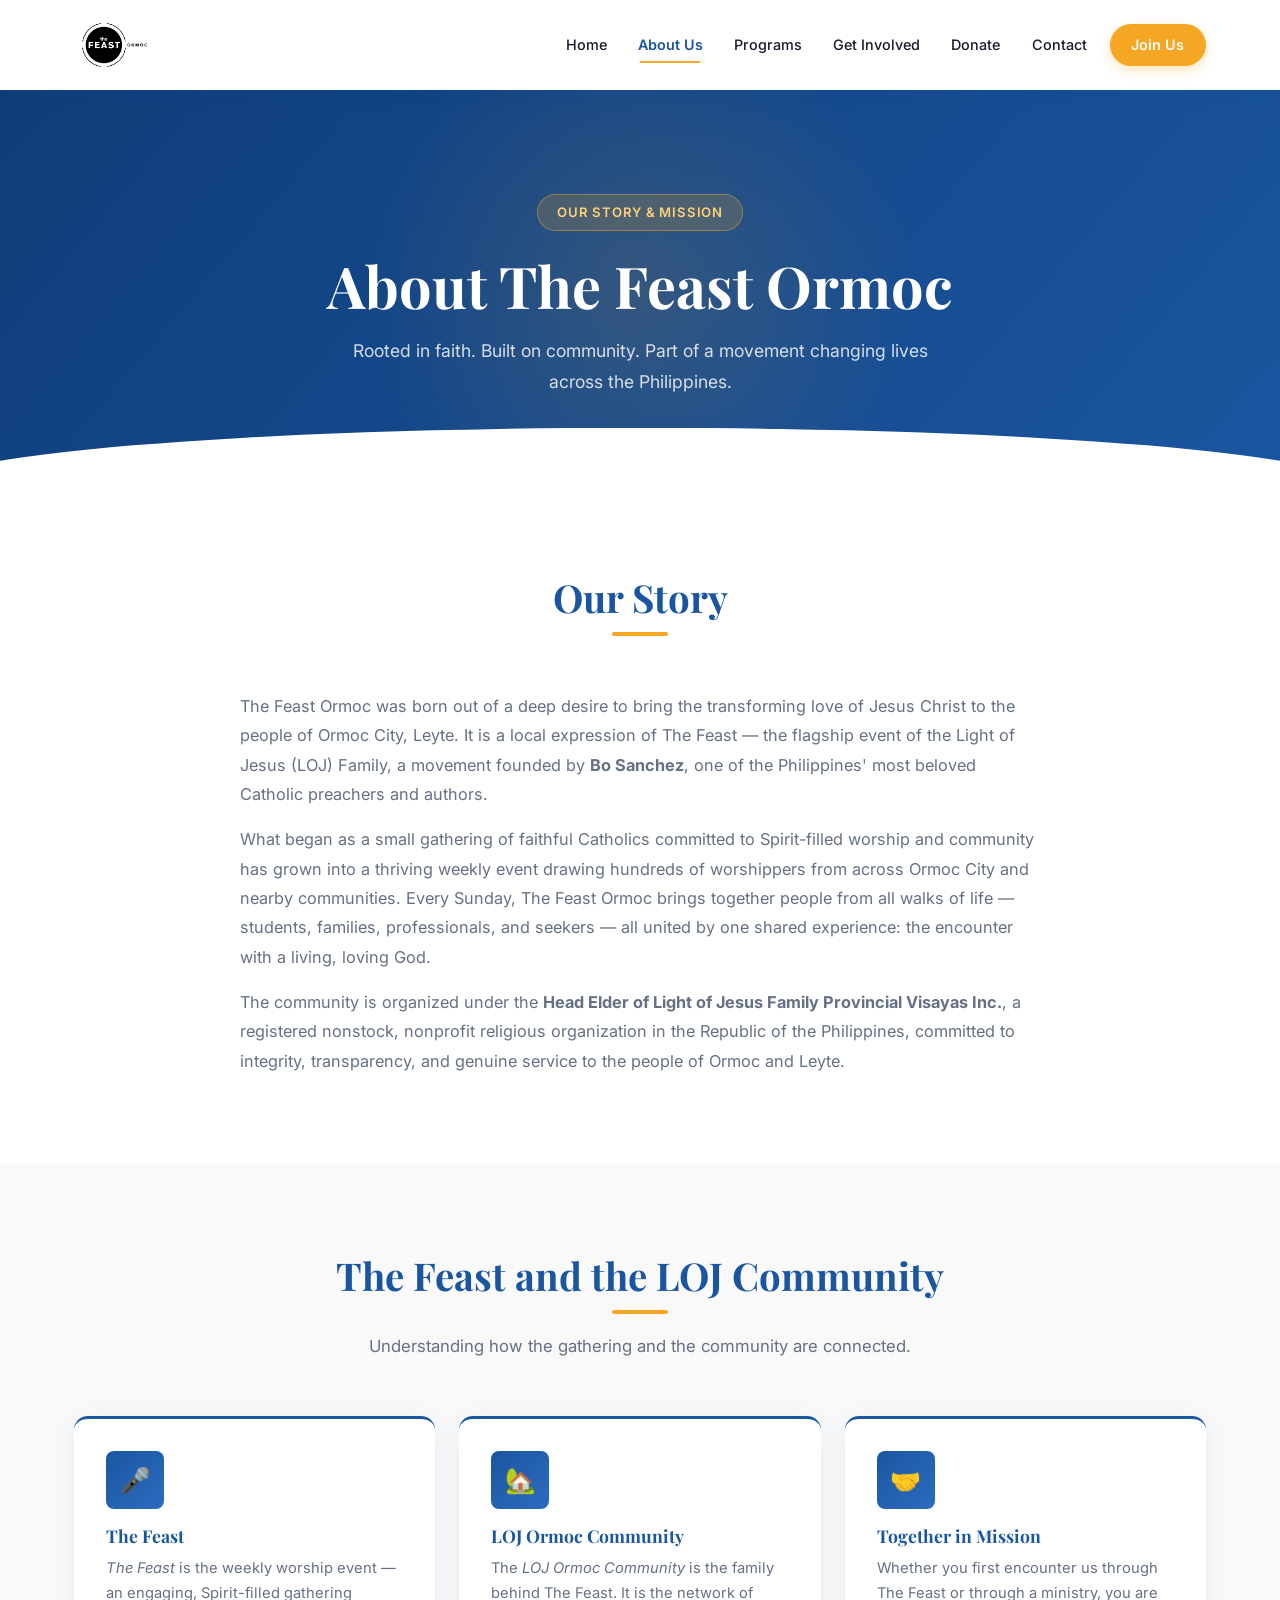
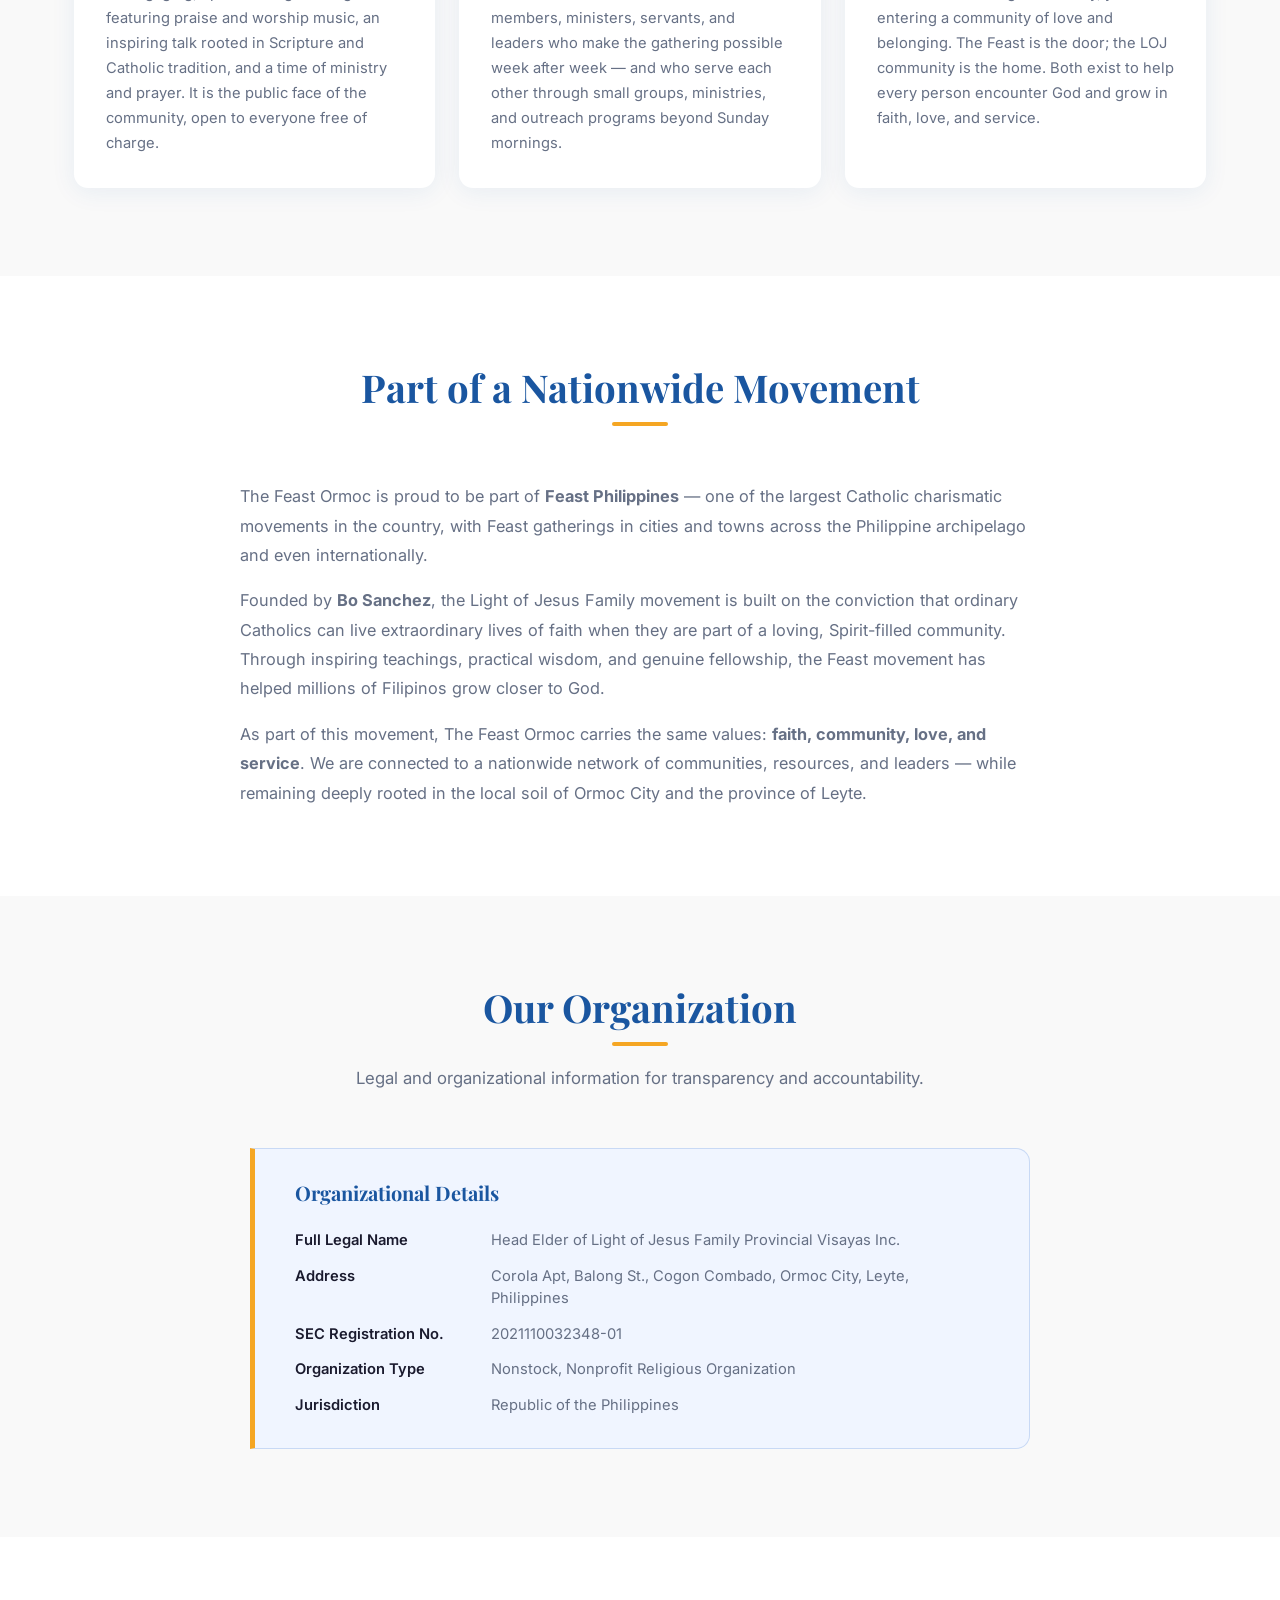
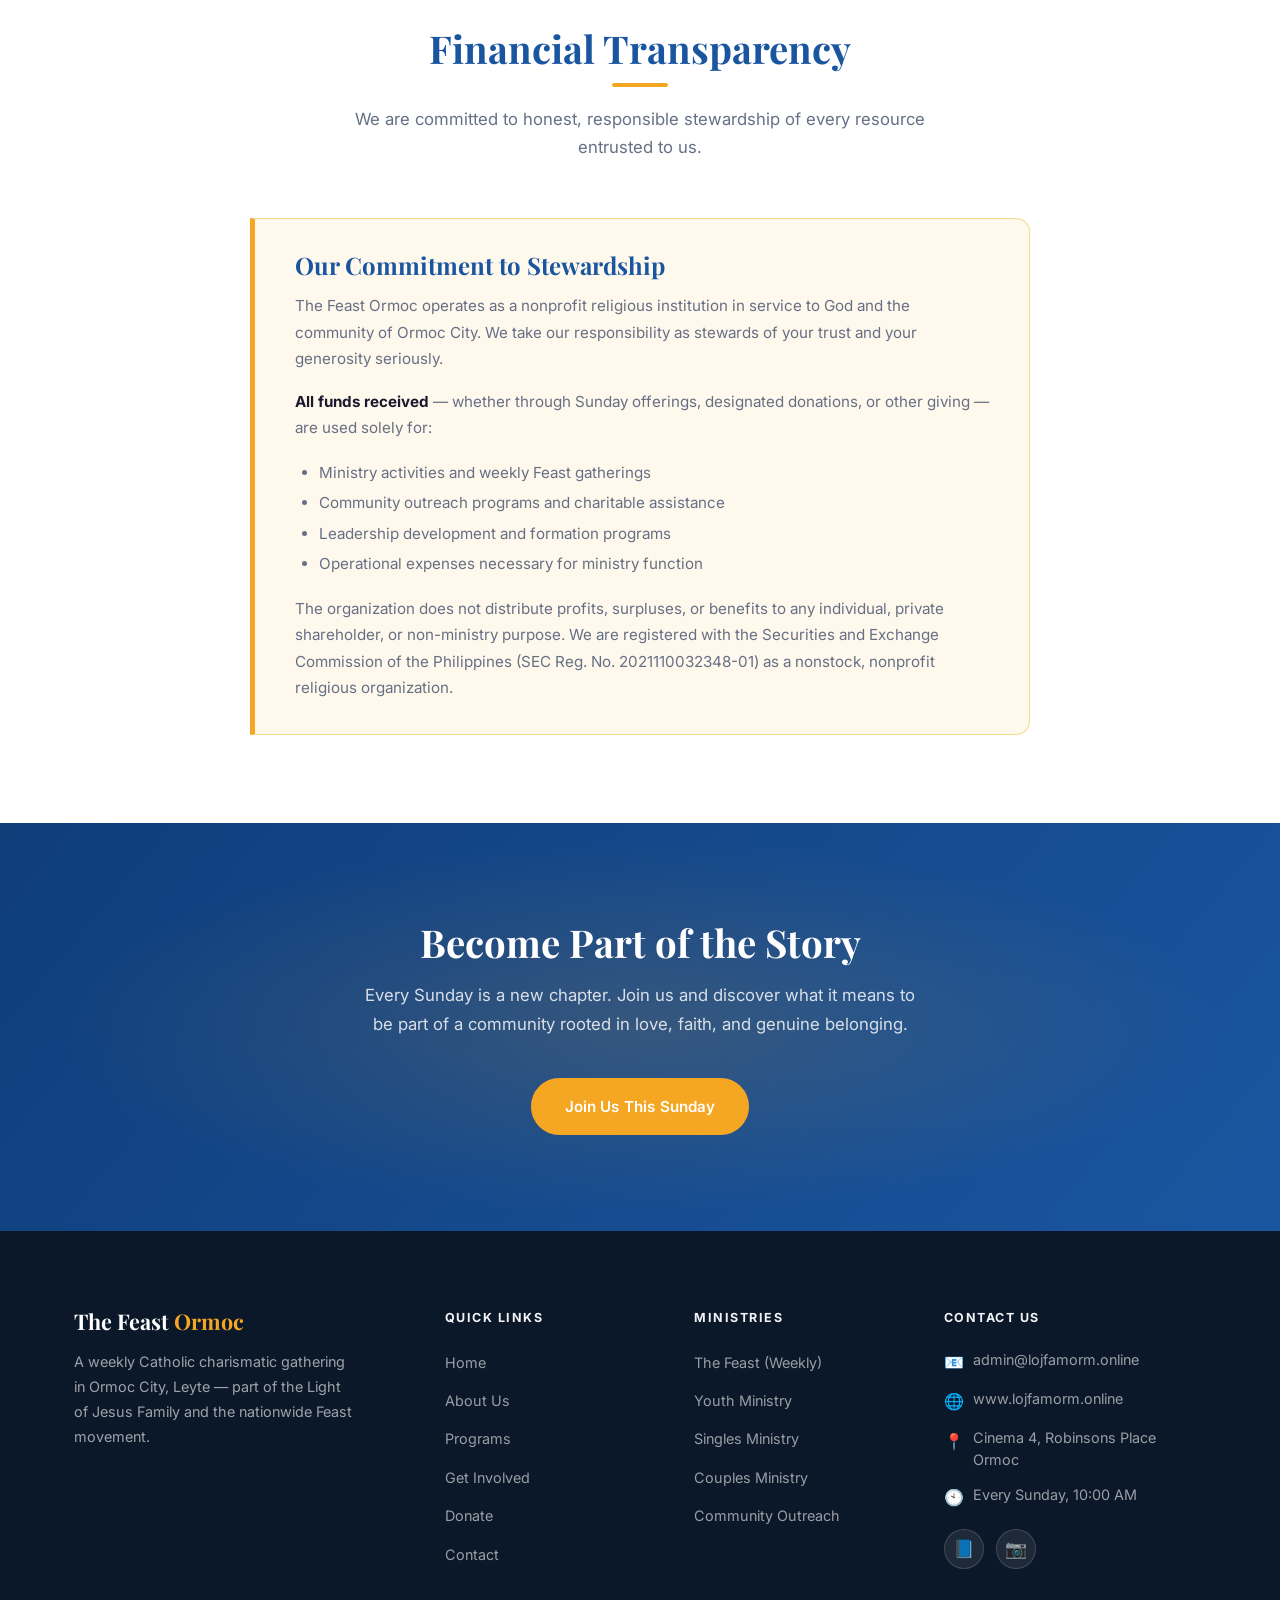
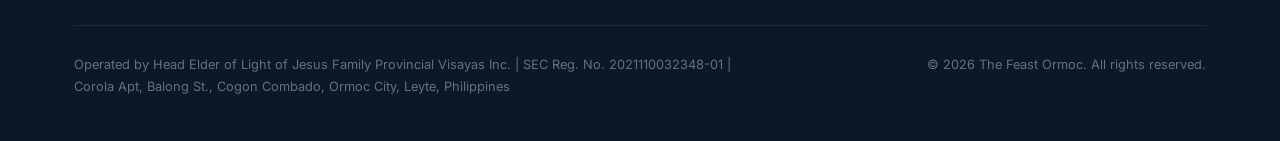
==== commit 1a6df4ba: "Add social media links and update website details - Added Facebook and Instagram links to footer on " ====
--- a/about.html
+++ b/about.html
@@ -274,6 +274,10 @@
           <div class="footer-contact-item">
             <span class="fc-icon">🕙</span>
             <span>Every Sunday, 10:00 AM</span>
+          </div>
+          <div class="social-links">
+            <a href="https://www.facebook.com/thefeastormoc/" target="_blank" rel="noopener" class="social-link" aria-label="Facebook">📘</a>
+            <a href="https://www.instagram.com/thefeastormoc/" target="_blank" rel="noopener" class="social-link" aria-label="Instagram">📷</a>
           </div>
         </div>
 
--- a/styles.css
+++ b/styles.css
@@ -1090,6 +1090,36 @@
 .form-success.show { display: block; }
 
 /* ===========================
+   SOCIAL MEDIA LINKS
+   =========================== */
+.social-links {
+  display: flex;
+  gap: 0.75rem;
+  margin-top: 1.25rem;
+}
+
+.social-link {
+  width: 40px;
+  height: 40px;
+  border-radius: 50%;
+  display: flex;
+  align-items: center;
+  justify-content: center;
+  background: rgba(255, 255, 255, 0.08);
+  border: 1px solid rgba(255, 255, 255, 0.15);
+  transition: var(--transition);
+  text-decoration: none;
+  font-size: 1.1rem;
+}
+
+.social-link:hover {
+  background: var(--accent);
+  border-color: var(--accent);
+  transform: translateY(-3px);
+  box-shadow: 0 6px 16px rgba(245, 166, 35, 0.35);
+}
+
+/* ===========================
    FOOTER
    =========================== */
 .footer {
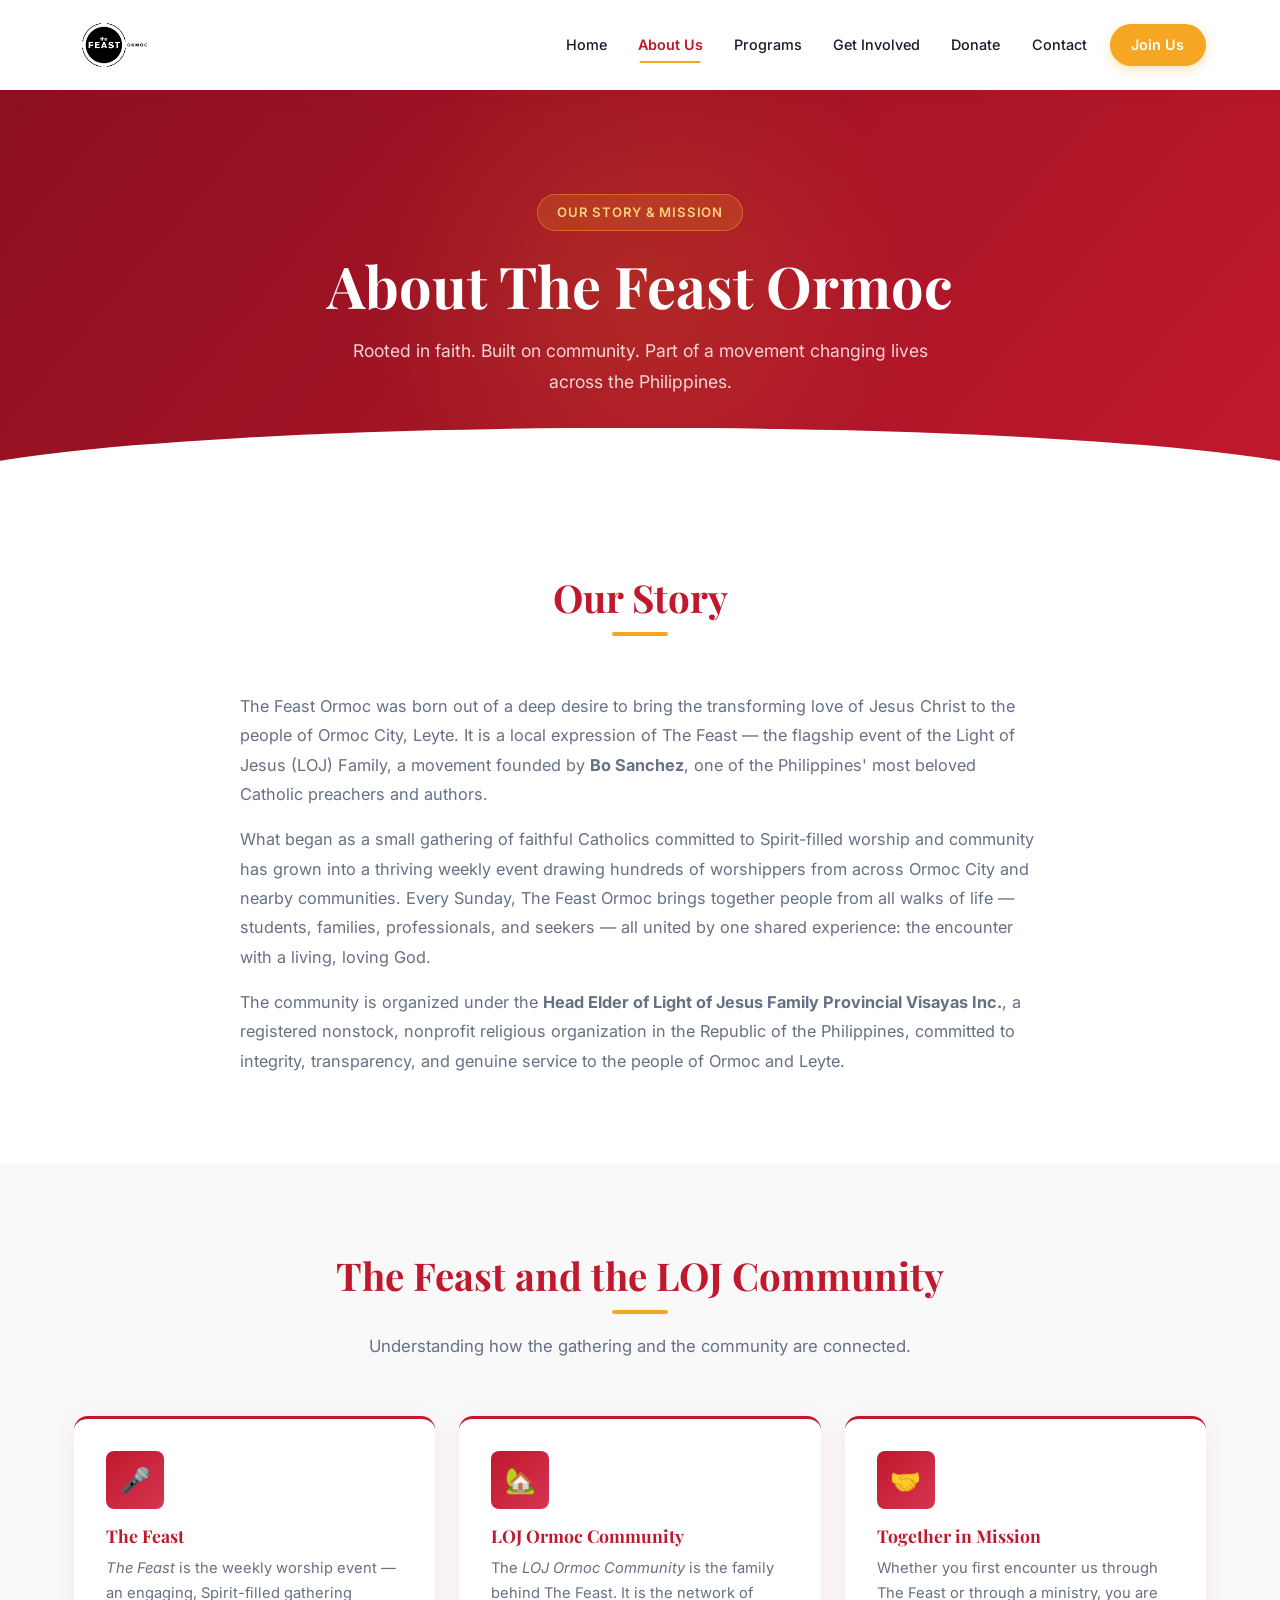
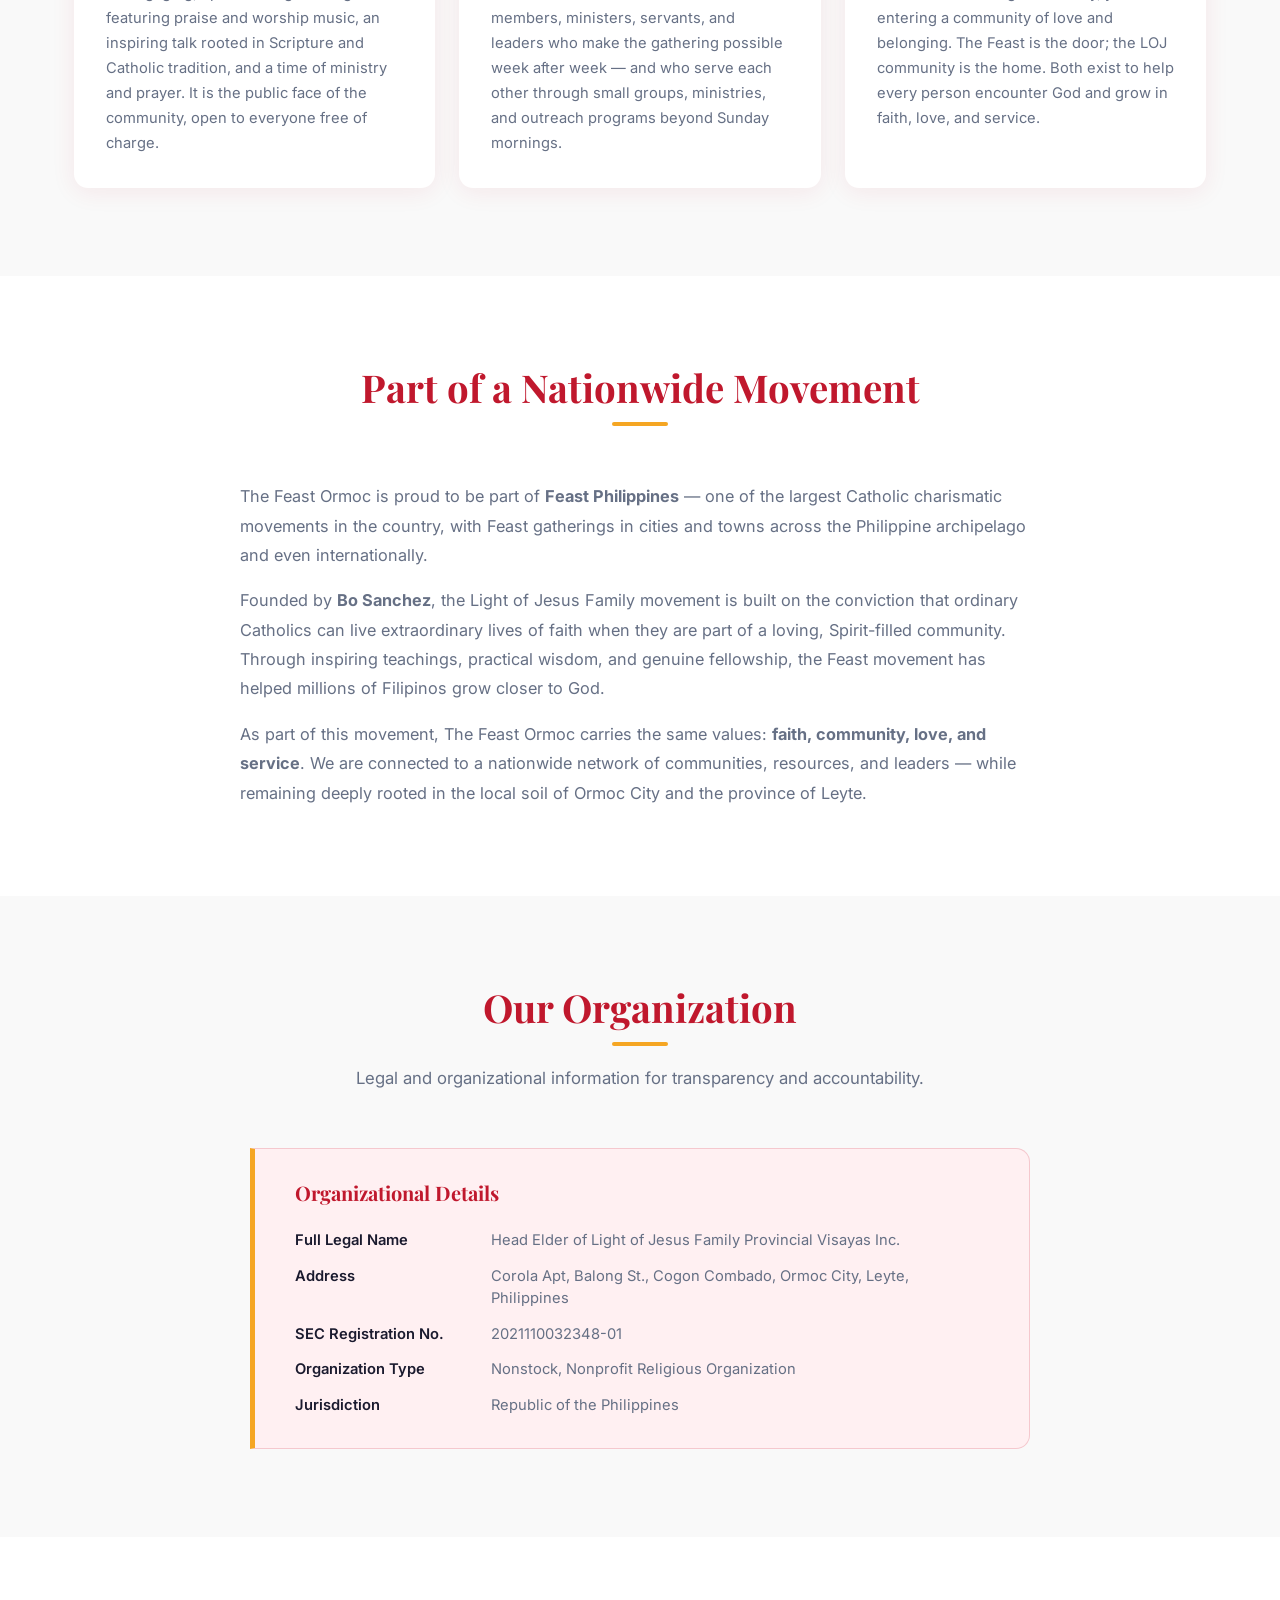
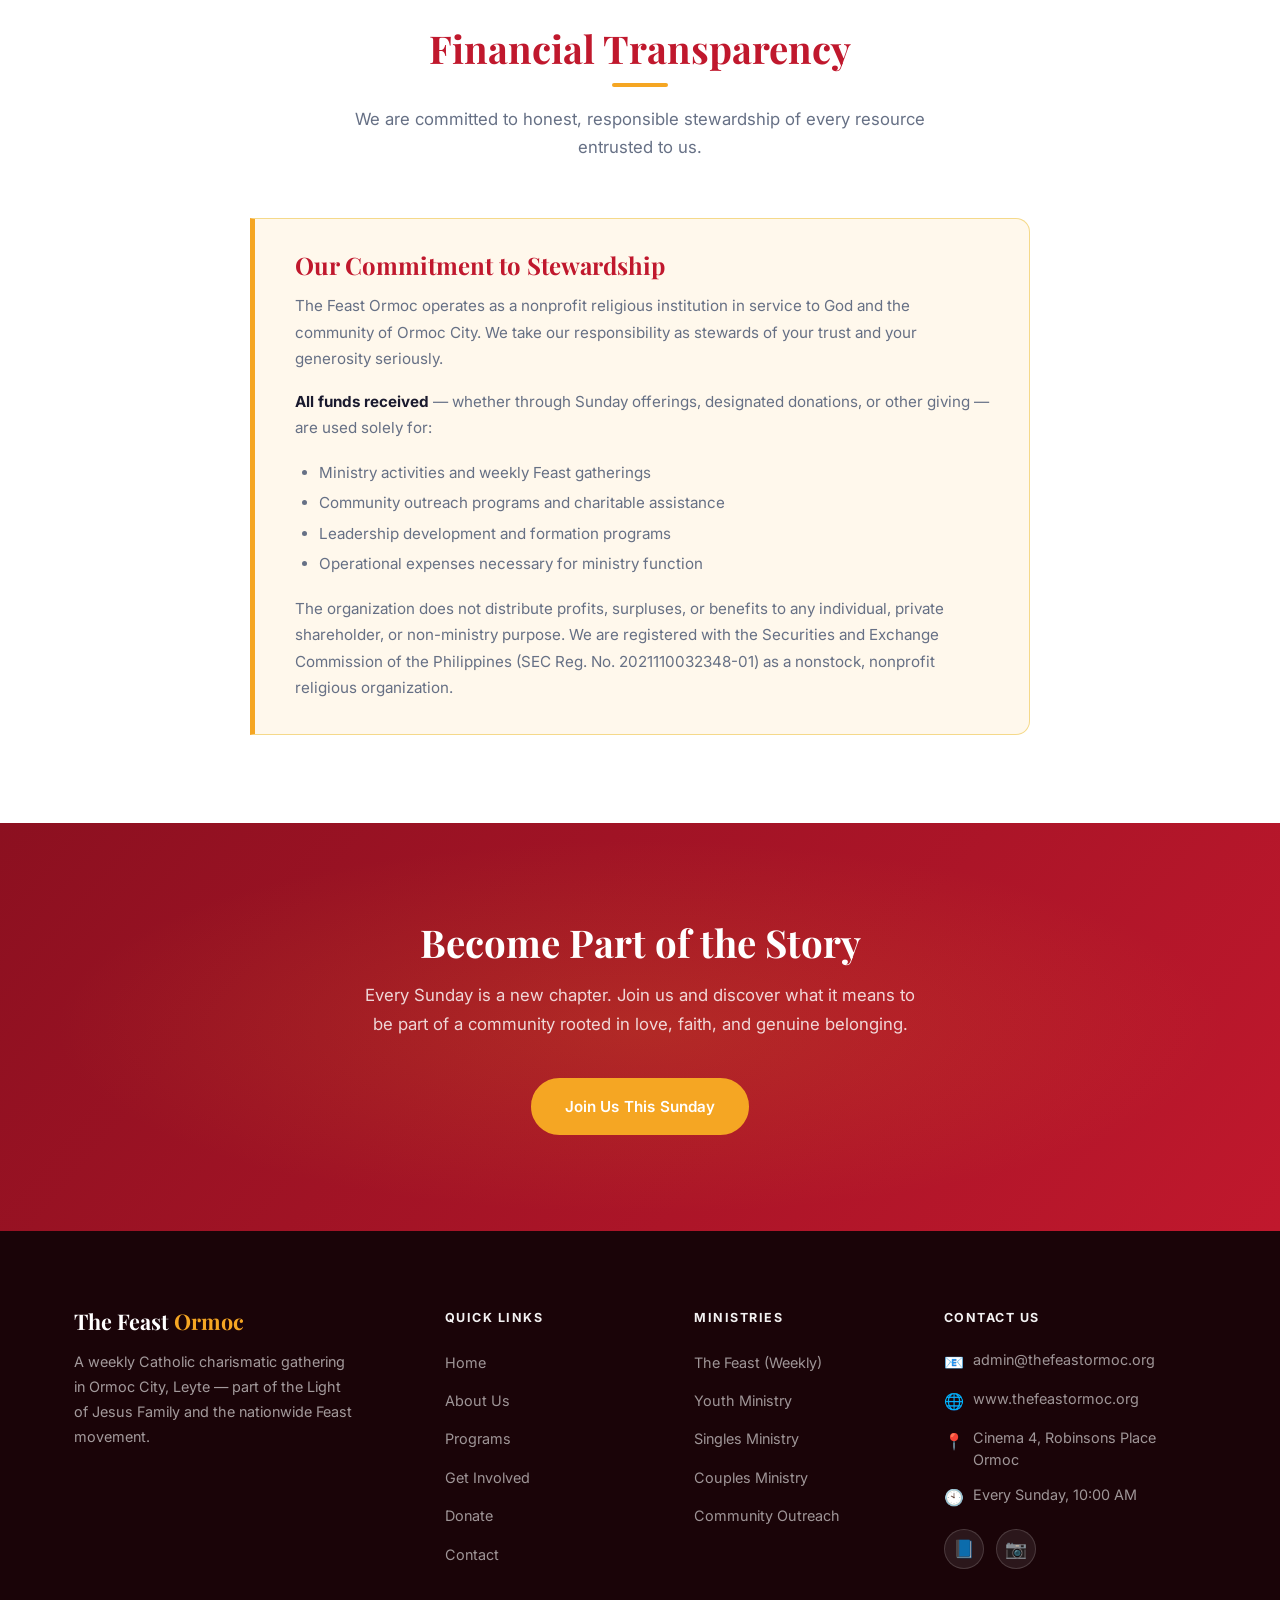
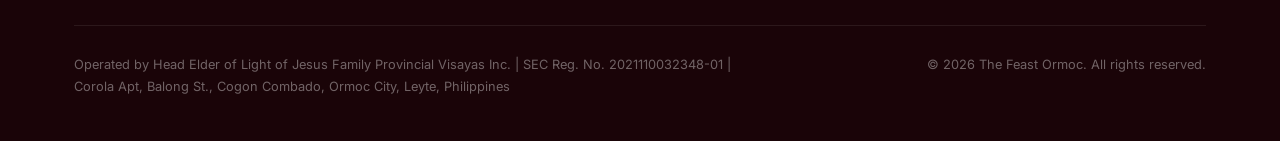
==== commit 10bb10f8: "Update email, website link, and color scheme" ====
--- a/about.html
+++ b/about.html
@@ -261,11 +261,11 @@
           <h4>Contact Us</h4>
           <div class="footer-contact-item">
             <span class="fc-icon">📧</span>
-            <span>admin@lojfamorm.online</span>
+            <span>admin@thefeastormoc.org</span>
           </div>
           <div class="footer-contact-item">
             <span class="fc-icon">🌐</span>
-            <span>www.lojfamorm.online</span>
+            <span>www.thefeastormoc.org</span>
           </div>
           <div class="footer-contact-item">
             <span class="fc-icon">📍</span>
--- a/styles.css
+++ b/styles.css
@@ -7,9 +7,9 @@
    ROOT VARIABLES
    =========================== */
 :root {
-  --primary:       #1a56a0;
-  --primary-dark:  #0f3d7a;
-  --primary-light: #2d6bbf;
+  --primary:       #c0182d;
+  --primary-dark:  #8c1020;
+  --primary-light: #d63550;
   --accent:        #f5a623;
   --accent-dark:   #d4881a;
   --bg:            #ffffff;
@@ -17,8 +17,8 @@
   --text:          #1a1a2e;
   --text-light:    #667085;
   --border:        #e4e7ec;
-  --shadow:        0 4px 24px rgba(26, 86, 160, 0.08);
-  --shadow-lg:     0 12px 48px rgba(26, 86, 160, 0.13);
+  --shadow:        0 4px 24px rgba(192, 24, 45, 0.08);
+  --shadow-lg:     0 12px 48px rgba(192, 24, 45, 0.13);
   --nav-height:    90px;
   --radius:        14px;
   --radius-sm:     8px;
@@ -165,7 +165,7 @@
   background: var(--primary-dark);
   border-color: var(--primary-dark);
   transform: translateY(-2px);
-  box-shadow: 0 8px 24px rgba(26, 86, 160, 0.35);
+  box-shadow: 0 8px 24px rgba(192, 24, 45, 0.35);
 }
 
 .btn-outline-primary {
@@ -177,7 +177,7 @@
   background: var(--primary);
   color: #fff;
   transform: translateY(-2px);
-  box-shadow: 0 8px 24px rgba(26, 86, 160, 0.25);
+  box-shadow: 0 8px 24px rgba(192, 24, 45, 0.25);
 }
 
 /* ===========================
@@ -207,7 +207,7 @@
   background: rgba(255, 255, 255, 0.97);
   backdrop-filter: blur(12px);
   -webkit-backdrop-filter: blur(12px);
-  box-shadow: 0 2px 16px rgba(26, 86, 160, 0.08);
+  box-shadow: 0 2px 16px rgba(192, 24, 45, 0.08);
   height: var(--nav-height);
 }
 
@@ -326,7 +326,7 @@
   top: var(--nav-height);
   left: 0;
   right: 0;
-  box-shadow: 0 12px 32px rgba(26, 86, 160, 0.1);
+  box-shadow: 0 12px 32px rgba(192, 24, 45, 0.1);
   animation: slideDown 0.25s ease;
 }
 .mobile-nav.open { display: flex; }
@@ -374,7 +374,7 @@
   content: '';
   position: absolute;
   inset: 0;
-  background: linear-gradient(130deg, rgba(15, 61, 122, 0.82) 0%, rgba(26, 86, 160, 0.72) 55%, rgba(30, 111, 196, 0.65) 100%);
+  background: linear-gradient(130deg, rgba(100, 10, 20, 0.82) 0%, rgba(192, 24, 45, 0.72) 55%, rgba(214, 53, 80, 0.65) 100%);
   pointer-events: none;
 }
 
@@ -530,7 +530,7 @@
   padding: 2rem 2.25rem;
   box-shadow: var(--shadow);
   transition: var(--transition);
-  border: 1px solid rgba(26, 86, 160, 0.06);
+  border: 1px solid rgba(192, 24, 45, 0.06);
 }
 .card:hover {
   transform: translateY(-6px);
@@ -576,14 +576,14 @@
    EVENT CARD
    =========================== */
 .event-card {
-  background: linear-gradient(135deg, var(--primary), #1e6fc4);
+  background: linear-gradient(135deg, var(--primary), #d63550);
   border-radius: var(--radius);
   padding: 2.5rem 3rem;
   display: flex;
   flex-wrap: wrap;
   gap: 2rem;
   align-items: center;
-  box-shadow: 0 8px 40px rgba(26, 86, 160, 0.25);
+  box-shadow: 0 8px 40px rgba(192, 24, 45, 0.25);
 }
 
 .event-detail {
@@ -620,8 +620,8 @@
    INFO BOX
    =========================== */
 .info-box {
-  background: #f0f5ff;
-  border: 1px solid #c8d9f5;
+  background: #fff0f2;
+  border: 1px solid #f5c8ce;
   border-left: 5px solid var(--accent);
   border-radius: 0 var(--radius) var(--radius) 0;
   padding: 2rem 2.5rem;
@@ -680,8 +680,8 @@
    LEGAL BOX
    =========================== */
 .legal-box {
-  background: #f0f5ff;
-  border: 1px solid #c8d9f5;
+  background: #fff0f2;
+  border: 1px solid #f5c8ce;
   border-radius: var(--radius);
   padding: 2rem 2.5rem;
   font-size: 0.9rem;
@@ -788,7 +788,7 @@
   display: flex; align-items: center; justify-content: center;
   font-size: 2rem;
   margin-bottom: 1.5rem;
-  box-shadow: 0 6px 20px rgba(26, 86, 160, 0.2);
+  box-shadow: 0 6px 20px rgba(192, 24, 45, 0.2);
 }
 
 .pathway-card h3 {
@@ -879,7 +879,7 @@
   text-align: center;
   transition: var(--transition);
   border-top: 4px solid var(--accent);
-  border: 1px solid rgba(26, 86, 160, 0.06);
+  border: 1px solid rgba(192, 24, 45, 0.06);
   border-top: 4px solid var(--accent);
 }
 
@@ -921,11 +921,11 @@
    CONTACT PAGE
    =========================== */
 .gathering-card {
-  background: linear-gradient(135deg, var(--primary), #1e6fc4);
+  background: linear-gradient(135deg, var(--primary), #d63550);
   border-radius: var(--radius);
   padding: 2.5rem 3rem;
   margin-bottom: 0;
-  box-shadow: 0 8px 40px rgba(26, 86, 160, 0.22);
+  box-shadow: 0 8px 40px rgba(192, 24, 45, 0.22);
 }
 
 .gathering-card h3 {
@@ -1023,7 +1023,7 @@
   border-radius: var(--radius);
   padding: 2.75rem;
   box-shadow: var(--shadow);
-  border: 1px solid rgba(26, 86, 160, 0.06);
+  border: 1px solid rgba(192, 24, 45, 0.06);
 }
 
 .form-card h3 {
@@ -1066,7 +1066,7 @@
 .form-group input:focus,
 .form-group textarea:focus {
   border-color: var(--primary);
-  box-shadow: 0 0 0 3px rgba(26, 86, 160, 0.1);
+  box-shadow: 0 0 0 3px rgba(192, 24, 45, 0.1);
 }
 
 .form-group textarea {
@@ -1123,7 +1123,7 @@
    FOOTER
    =========================== */
 .footer {
-  background: #0b1829;
+  background: #1a0408;
   color: rgba(255, 255, 255, 0.7);
   padding: 5rem 0 0;
 }
@@ -1301,7 +1301,7 @@
   padding: 2rem 2.25rem;
   box-shadow: var(--shadow);
   transition: var(--transition);
-  border: 1px solid rgba(26, 86, 160, 0.06);
+  border: 1px solid rgba(192, 24, 45, 0.06);
   display: flex;
   flex-direction: column;
 }
